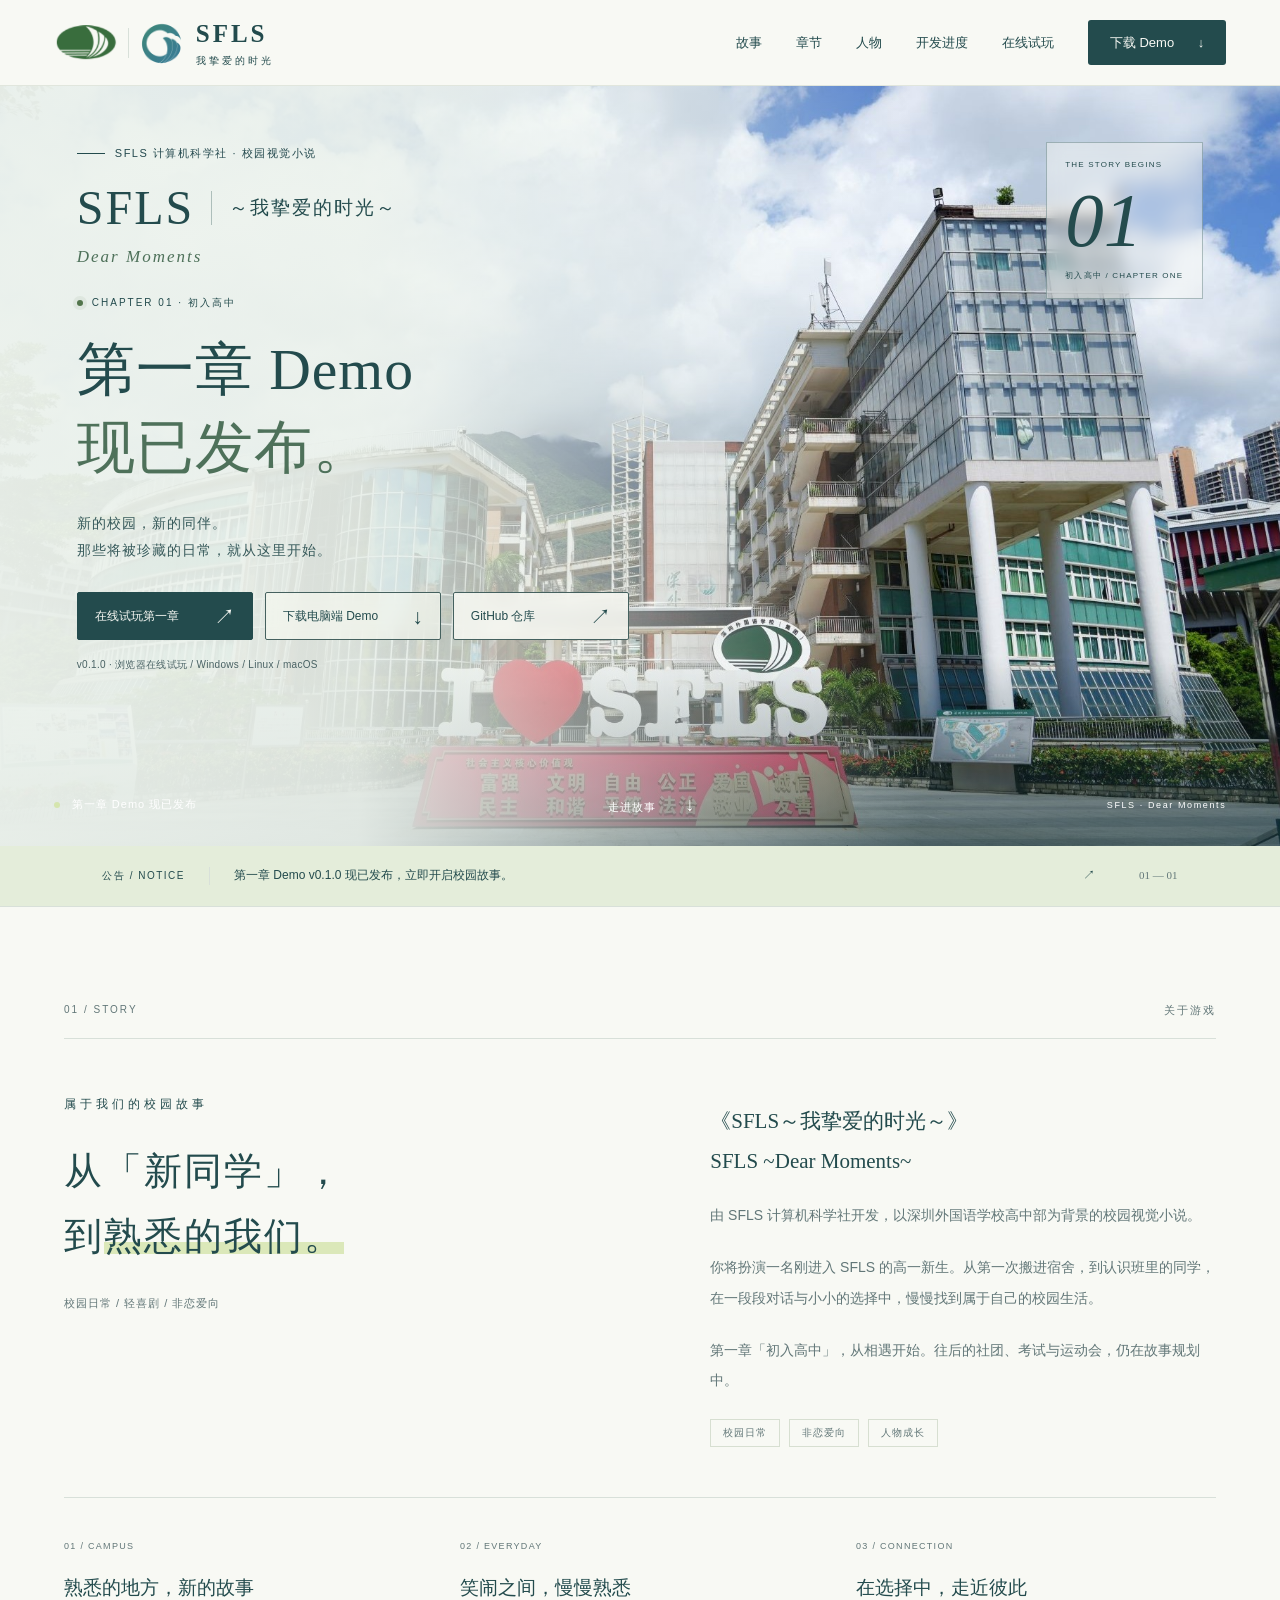
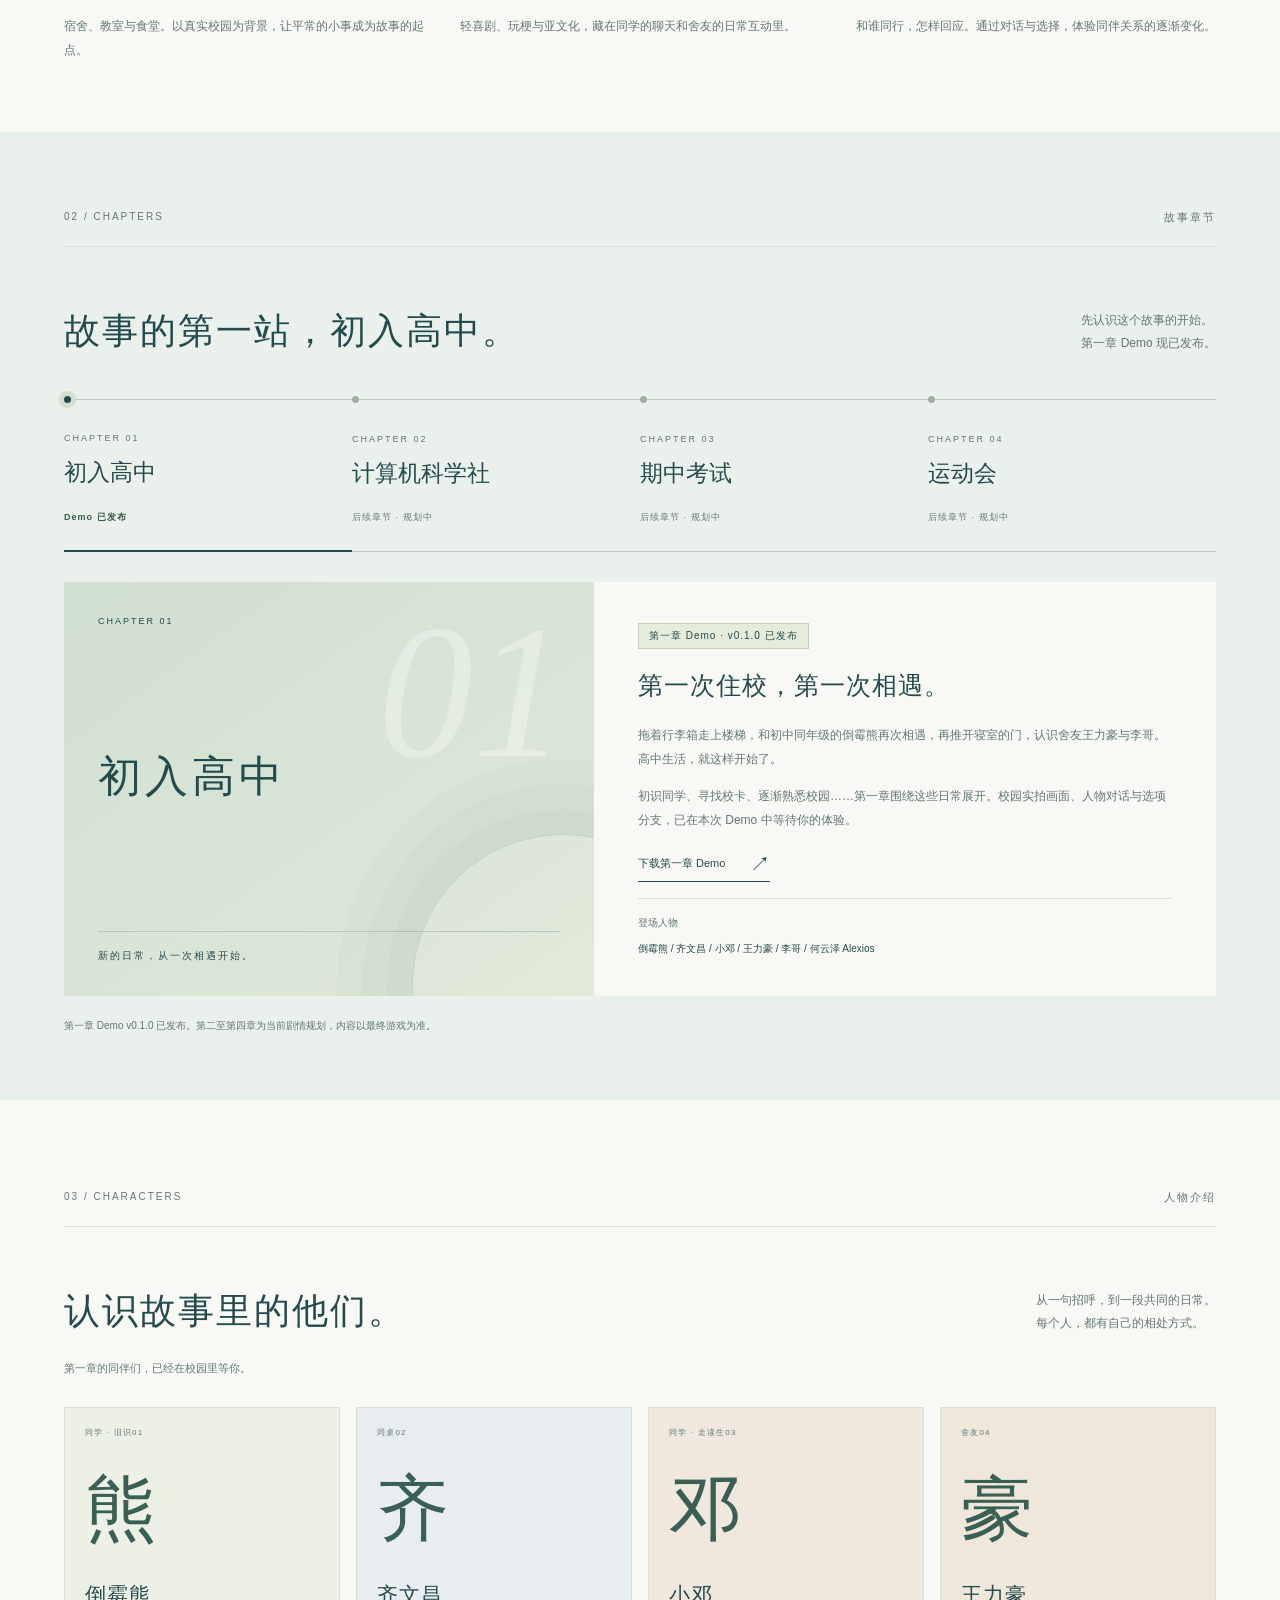
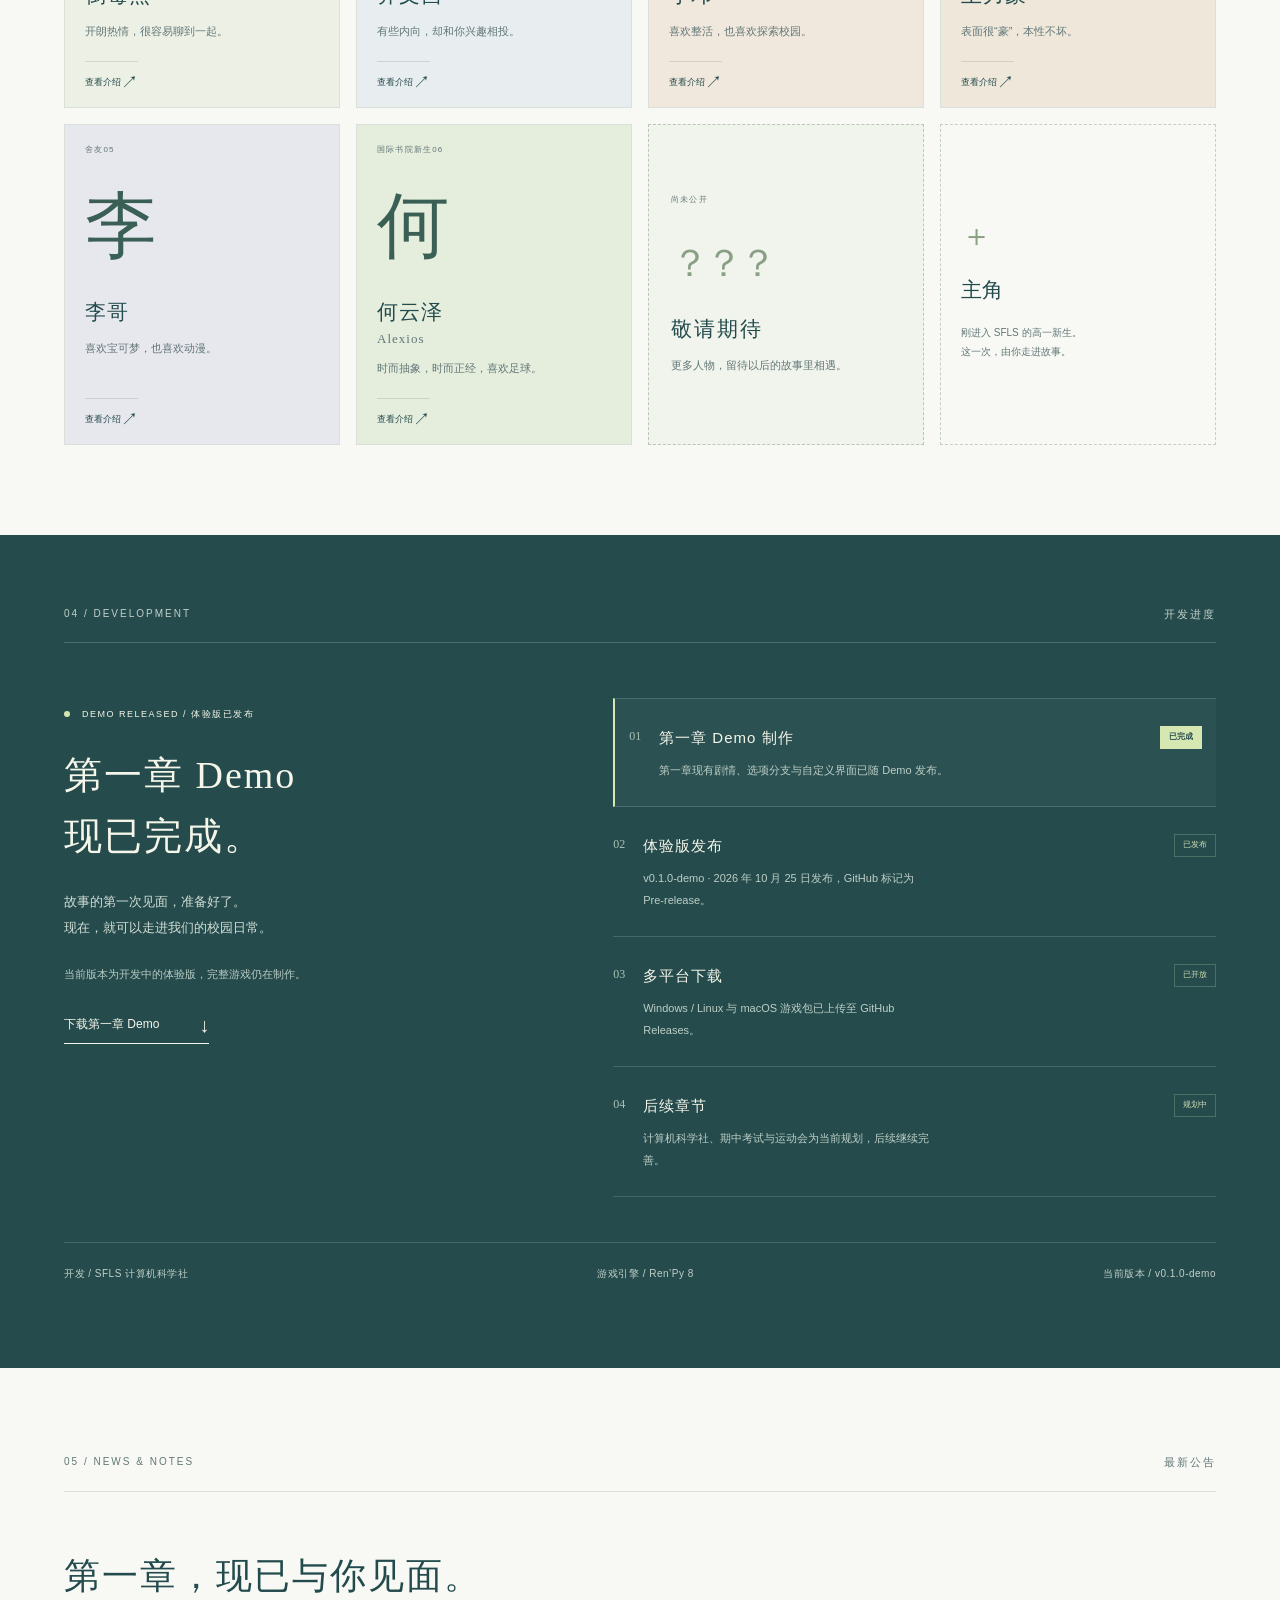
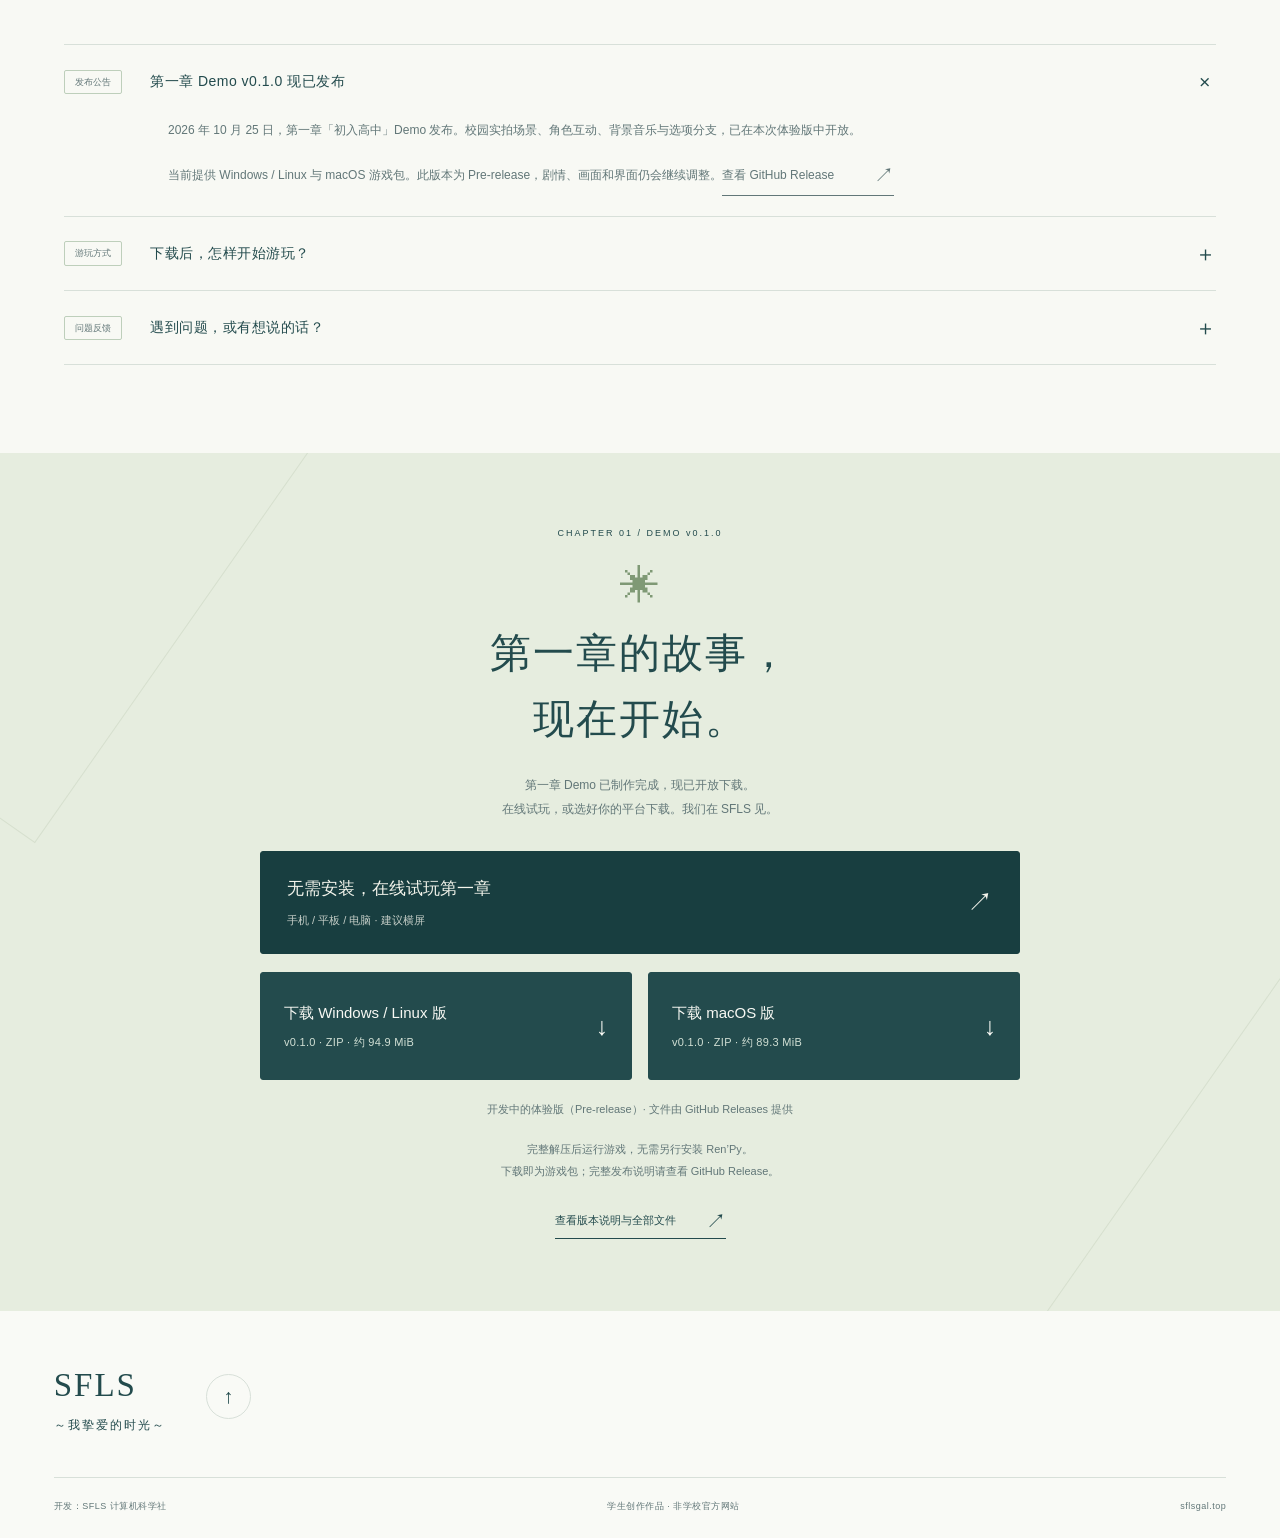
==== website/index.html @ b8c34b04 "complete demo v2" ====
<!doctype html>
<html lang="zh-CN">
<head>
  <meta charset="utf-8">
  <meta name="viewport" content="width=device-width, initial-scale=1">
  <meta name="theme-color" content="#f6f7f1">
  <title>SFLS ~Dear Moments~｜第一章 Demo 现已发布</title>
  <meta name="description" content="《SFLS～我挚爱的时光～》（SFLS ~Dear Moments~）第一章 Demo v0.1.0 现已发布。认识故事中的同伴，下载 Windows、Linux 或 macOS 体验版，走进 SFLS 校园日常。">
  <link rel="canonical" href="https://sflsgal.top/">
  <meta property="og:type" content="website">
  <meta property="og:locale" content="zh_CN">
  <meta property="og:title" content="SFLS ~Dear Moments~｜第一章 Demo 现已发布">
  <meta property="og:description" content="第一章 Demo v0.1.0 现已开放下载。一起走进 SFLS 的校园日常，认识倒霉熊、齐文昌、小邓、王力豪、李哥与何云泽 Alexios。">
  <meta property="og:url" content="https://sflsgal.top/">
  <meta property="og:image" content="https://sflsgal.top/assets/game_menu.jpg">
  <meta property="og:image:width" content="1920">
  <meta property="og:image:height" content="1080">
  <link rel="icon" type="image/png" sizes="256x256" href="assets/favicon.png?v=club-1">
  <link rel="preload" as="image" href="assets/game_menu.jpg" fetchpriority="high">
  <link rel="stylesheet" href="assets/style.css?v=header-logos-3">
  <script src="assets/app.js?v=demo-0.1.0-characters" defer></script>
</head>
<body>
<a class="skip-link" href="#main">跳到正文</a>
<header class="site-header">
  <a class="brand" href="#home" aria-label="SFLS 校徽与计算机科学社 Logo，返回我挚爱的时光首页"><span class="brand-logos"><span class="school-emblem"><img src="assets/sfls-emblem.png" alt="深圳外国语学校校徽" width="470" height="390"></span><span class="brand-divider" aria-hidden="true"></span><span class="club-emblem"><img src="assets/computer-science-logo.jpg" alt="SFLS 计算机科学社 Logo" width="1280" height="1280"></span></span><span><b>SFLS</b><small>我挚爱的时光</small></span></a>
  <nav class="desktop-nav" aria-label="主导航">
    <a href="#story">故事</a><a href="#chapters">章节</a><a href="#characters">人物</a><a href="#development">开发进度</a><a href="play/">在线试玩</a><a class="nav-download" href="#download">下载 Demo <span>↓</span></a>
  </nav>
  <button class="menu-toggle" aria-expanded="false" aria-controls="mobile-nav" aria-label="打开导航菜单"><span></span><span></span></button>
  <nav id="mobile-nav" class="mobile-nav" aria-label="移动端导航" hidden>
    <a href="#story">01 / 故事</a><a href="#chapters">02 / 章节</a><a href="#characters">03 / 人物</a><a href="#development">04 / 开发进度</a><a href="play/">05 / 在线试玩</a><a href="#download">06 / 下载 Demo</a>
  </nav>
</header>
<main id="main">
  <section class="hero" id="home" aria-labelledby="hero-title">
    <img class="hero-photo" src="assets/game_menu.jpg" alt="蓝天白云下的深圳外国语学校校园，前景是 I 爱心 SFLS 标志" width="1920" height="1080" fetchpriority="high">
    <div class="hero-wash"></div>
    <div class="hero-copy">
      <p class="eyebrow"><span></span> SFLS 计算机科学社 · 校园视觉小说</p>
      <div class="hero-game-name"><span>SFLS</span><span>～我挚爱的时光～</span></div>
      <p class="hero-english-name" lang="en">Dear Moments</p>
      <p class="demo-label"><span aria-hidden="true"></span> CHAPTER 01 · 初入高中</p>
      <h1 id="hero-title">第一章 Demo<br><em>现已发布。</em></h1>
      <p class="hero-description">新的校园，新的同伴。<br>那些将被珍藏的日常，就从这里开始。</p>
      <div class="hero-actions"><a class="hero-button hero-download" href="play/">在线试玩第一章 <span aria-hidden="true">↗</span></a><a class="hero-button" href="#download">下载电脑端 Demo <span aria-hidden="true">↓</span></a><a class="hero-button hero-github" href="https://github.com/SamuelChung2010/SFLS-Galgame" target="_blank" rel="noopener noreferrer" aria-label="GitHub 仓库（在新标签页打开）">GitHub 仓库 <span aria-hidden="true">↗</span></a></div>
      <p class="hero-release-note">v0.1.0 · 浏览器在线试玩 / Windows / Linux / macOS</p>
    </div>
    <div class="hero-chapter-stamp" aria-hidden="true"><span>THE STORY BEGINS</span><b>01</b><span>初入高中 / CHAPTER ONE</span></div>
    <div class="hero-bottom"><span><i></i> 第一章 Demo 现已发布</span><a href="#story">走进故事 <span>↓</span></a><span class="photo-note" lang="en">SFLS · Dear Moments</span></div>
  </section>

  <div class="notice-bar"><span class="notice-label">公告 / NOTICE</span><a href="#news">第一章 Demo v0.1.0 现已发布，立即开启校园故事。<span aria-hidden="true">↗</span></a><span class="notice-index">01 — 01</span></div>

  <section class="story section-wrap" id="story" aria-labelledby="story-title">
    <div class="section-label reveal"><span>01 / STORY</span><span>关于游戏</span></div>
    <div class="story-grid">
      <div class="story-heading reveal"><p class="eyebrow">属于我们的校园故事</p><h2 id="story-title">从「新同学」，<br>到<em>熟悉的我们。</em></h2><p class="story-promise">校园日常 / 轻喜剧 / 非恋爱向</p></div>
      <div class="story-body reveal"><p class="lead">《SFLS～我挚爱的时光～》<br><span lang="en">SFLS ~Dear Moments~</span></p><p>由 SFLS 计算机科学社开发，以深圳外国语学校高中部为背景的校园视觉小说。</p><p>你将扮演一名刚进入 SFLS 的高一新生。从第一次搬进宿舍，到认识班里的同学，在一段段对话与小小的选择中，慢慢找到属于自己的校园生活。</p><p>第一章「初入高中」，从相遇开始。往后的社团、考试与运动会，仍在故事规划中。</p><div class="story-tags"><span>校园日常</span><span>非恋爱向</span><span>人物成长</span></div></div>
    </div>
    <div class="story-features">
      <article><span>01 / CAMPUS</span><h3>熟悉的地方，新的故事</h3><p>宿舍、教室与食堂。以真实校园为背景，让平常的小事成为故事的起点。</p></article>
      <article><span>02 / EVERYDAY</span><h3>笑闹之间，慢慢熟悉</h3><p>轻喜剧、玩梗与亚文化，藏在同学的聊天和舍友的日常互动里。</p></article>
      <article><span>03 / CONNECTION</span><h3>在选择中，走近彼此</h3><p>和谁同行，怎样回应。通过对话与选择，体验同伴关系的逐渐变化。</p></article>
    </div>
  </section>

  <section class="chapters" id="chapters" aria-labelledby="chapters-title">
    <div class="section-wrap"><div class="section-label reveal"><span>02 / CHAPTERS</span><span>故事章节</span></div><div class="section-heading reveal"><h2 id="chapters-title">故事的第一站，初入高中。</h2><p>先认识这个故事的开始。<br>第一章 Demo 现已发布。</p></div>
    <div class="chapter-tabs reveal" role="tablist" aria-label="四章故事">
      <button id="chapter-tab-0" class="chapter-tab active" role="tab" aria-selected="true" aria-controls="chapter-panel-0" tabindex="0"><span>CHAPTER 01</span><b>初入高中</b><small>Demo 已发布</small></button>
      <button id="chapter-tab-1" class="chapter-tab" role="tab" aria-selected="false" aria-controls="chapter-panel-1" tabindex="-1"><span>CHAPTER 02</span><b>计算机科学社</b><small>后续章节 · 规划中</small></button>
      <button id="chapter-tab-2" class="chapter-tab" role="tab" aria-selected="false" aria-controls="chapter-panel-2" tabindex="-1"><span>CHAPTER 03</span><b>期中考试</b><small>后续章节 · 规划中</small></button>
      <button id="chapter-tab-3" class="chapter-tab" role="tab" aria-selected="false" aria-controls="chapter-panel-3" tabindex="-1"><span>CHAPTER 04</span><b>运动会</b><small>后续章节 · 规划中</small></button>
    </div>
    <div class="chapter-panels reveal">
      <article class="chapter-panel" id="chapter-panel-0" role="tabpanel" aria-labelledby="chapter-tab-0" tabindex="0"><div class="chapter-art art-first" aria-hidden="true"><span class="art-caption">CHAPTER 01</span><span class="art-number">01</span><span class="art-drawing">初入高中</span><span class="art-footer">新的日常，从一次相遇开始。</span></div><div class="chapter-copy"><span class="pill demo-pill">第一章 Demo · v0.1.0 已发布</span><h3>第一次住校，第一次相遇。</h3><p>拖着行李箱走上楼梯，和初中同年级的倒霉熊再次相遇，再推开寝室的门，认识舍友王力豪与李哥。高中生活，就这样开始了。</p><p>初识同学、寻找校卡、逐渐熟悉校园……第一章围绕这些日常展开。校园实拍画面、人物对话与选项分支，已在本次 Demo 中等待你的体验。</p><a class="text-link" href="#download">下载第一章 Demo <span>↗</span></a><div class="chapter-people">登场人物 <span>倒霉熊 / 齐文昌 / 小邓 / 王力豪 / 李哥 / 何云泽 Alexios</span></div></div></article>
      <article class="chapter-panel" id="chapter-panel-1" role="tabpanel" aria-labelledby="chapter-tab-1" tabindex="0" hidden><div class="chapter-art art-code" aria-hidden="true"><span class="art-caption">CHAPTER 02</span><span class="art-number">02</span><span class="art-drawing">计算机科学社</span></div><div class="chapter-copy"><span class="pill">章节规划</span><h3>计算机科学社</h3><p>走进计算机科学社，和李哥一起认识社团里的新伙伴。后续剧情仍在规划中。</p><div class="chapter-people">人物线索 <span>李哥 / 更多人物待公布</span></div></div></article>
      <article class="chapter-panel" id="chapter-panel-2" role="tabpanel" aria-labelledby="chapter-tab-2" tabindex="0" hidden><div class="chapter-art art-exam" aria-hidden="true"><span class="art-caption">CHAPTER 03</span><span class="art-number">03</span><span class="art-drawing">期中考试</span></div><div class="chapter-copy"><span class="pill">章节规划</span><h3>期中考试</h3><p>围绕期中考试展开，进一步发展人物关系。</p><div class="chapter-people">章节主题 <span>期中考试</span></div></div></article>
      <article class="chapter-panel" id="chapter-panel-3" role="tabpanel" aria-labelledby="chapter-tab-3" tabindex="0" hidden><div class="chapter-art art-sport" aria-hidden="true"><span class="art-caption">CHAPTER 04</span><span class="art-number">04</span><span class="art-drawing">运动会</span></div><div class="chapter-copy"><span class="pill">章节规划</span><h3>运动会</h3><p>以运动会为主要事件，作为当前主线的收尾。</p><p>计划根据此前的玩家选择结算个人剧情。</p><div class="chapter-people">章节主题 <span>运动会</span></div></div></article>
    </div><p class="section-note">第一章 Demo v0.1.0 已发布。第二至第四章为当前剧情规划，内容以最终游戏为准。</p>
    </div>
  </section>

  <section class="characters section-wrap" id="characters" aria-labelledby="characters-title">
    <div class="section-label reveal"><span>03 / CHARACTERS</span><span>人物介绍</span></div>
    <div class="section-heading reveal"><h2 id="characters-title">认识故事里的他们。</h2><p>从一句招呼，到一段共同的日常。<br>每个人，都有自己的相处方式。</p></div>
    <p class="character-note">第一章的同伴们，已经在校园里等你。</p>
    <div class="character-grid reveal">
      <button class="character-card" data-character="daomeixiong" aria-haspopup="dialog" aria-label="查看倒霉熊的人物介绍"><span class="character-top">同学 · 旧识 <span>01</span></span><span class="character-letter character-mark" aria-hidden="true">熊</span><span class="character-summary"><b>倒霉熊</b><span>开朗热情，很容易聊到一起。</span></span><span class="character-open">查看介绍 <span aria-hidden="true">↗</span></span></button>
      <button class="character-card" data-character="qiwenchang" aria-haspopup="dialog" aria-label="查看齐文昌的人物介绍"><span class="character-top">同桌 <span>02</span></span><span class="character-letter character-mark" aria-hidden="true">齐</span><span class="character-summary"><b>齐文昌</b><span>有些内向，却和你兴趣相投。</span></span><span class="character-open">查看介绍 <span aria-hidden="true">↗</span></span></button>
      <button class="character-card" data-character="xiaodeng" aria-haspopup="dialog" aria-label="查看小邓的人物介绍"><span class="character-top">同学 · 走读生 <span>03</span></span><span class="character-letter character-mark" aria-hidden="true">邓</span><span class="character-summary"><b>小邓</b><span>喜欢整活，也喜欢探索校园。</span></span><span class="character-open">查看介绍 <span aria-hidden="true">↗</span></span></button>
      <button class="character-card" data-character="wanglihao" aria-haspopup="dialog" aria-label="查看王力豪的人物介绍"><span class="character-top">舍友 <span>04</span></span><span class="character-letter character-mark" aria-hidden="true">豪</span><span class="character-summary"><b>王力豪</b><span>表面很“豪”，本性不坏。</span></span><span class="character-open">查看介绍 <span aria-hidden="true">↗</span></span></button>
      <button class="character-card" data-character="lige" aria-haspopup="dialog" aria-label="查看李哥的人物介绍"><span class="character-top">舍友 <span>05</span></span><span class="character-letter character-mark" aria-hidden="true">李</span><span class="character-summary"><b>李哥</b><span>喜欢宝可梦，也喜欢动漫。</span></span><span class="character-open">查看介绍 <span aria-hidden="true">↗</span></span></button>
      <button class="character-card" data-character="heyunze" aria-haspopup="dialog" aria-label="查看何云泽 Alexios的人物介绍"><span class="character-top">国际书院新生 <span>06</span></span><span class="character-letter character-mark" aria-hidden="true">何</span><span class="character-summary"><b>何云泽 <span class="character-alias">Alexios</span></b><span>时而抽象，时而正经，喜欢足球。</span></span><span class="character-open">查看介绍 <span aria-hidden="true">↗</span></span></button>
      <article class="character-mystery"><span class="character-top">尚未公开</span><span class="mystery-mark" aria-hidden="true">？？？</span><h3>敬请期待</h3><p>更多人物，留待以后的故事里相遇。</p></article>
      <div class="character-you"><span aria-hidden="true">＋</span><p>主角</p><small>刚进入 SFLS 的高一新生。<br>这一次，由你走进故事。</small></div>
    </div>
  </section>

  <section class="development" id="development" aria-labelledby="development-title"><div class="section-wrap">
    <div class="section-label reveal"><span>04 / DEVELOPMENT</span><span>开发进度</span></div>
    <div class="dev-grid">
      <div class="dev-intro reveal"><span class="status-label"><i></i> DEMO RELEASED / 体验版已发布</span><h2 id="development-title">第一章 Demo<br>现已完成。</h2><p>故事的第一次见面，准备好了。<br>现在，就可以走进我们的校园日常。</p><p class="dev-disclaimer">当前版本为开发中的体验版，完整游戏仍在制作。</p><a class="text-link" href="#download">下载第一章 Demo <span>↓</span></a></div>
      <div class="dev-list reveal">
        <article class="dev-current"><span class="dev-number">01</span><div><h3>第一章 Demo 制作</h3><p>第一章现有剧情、选项分支与自定义界面已随 Demo 发布。</p></div><span class="dev-state">已完成</span></article>
        <article><span class="dev-number">02</span><div><h3>体验版发布</h3><p>v0.1.0-demo · <time datetime="2026-10-25">2026 年 10 月 25 日</time>发布，GitHub 标记为 Pre-release。</p></div><span class="dev-state">已发布</span></article>
        <article><span class="dev-number">03</span><div><h3>多平台下载</h3><p>Windows / Linux 与 macOS 游戏包已上传至 GitHub Releases。</p></div><span class="dev-state">已开放</span></article>
        <article><span class="dev-number">04</span><div><h3>后续章节</h3><p>计算机科学社、期中考试与运动会为当前规划，后续继续完善。</p></div><span class="dev-state">规划中</span></article>
      </div>
    </div><div class="dev-colophon"><span>开发 / SFLS 计算机科学社</span><span>游戏引擎 / Ren’Py 8</span><span>当前版本 / v0.1.0-demo</span></div>
  </div></section>

  <section class="news section-wrap" id="news" aria-labelledby="news-title">
    <div class="section-label reveal"><span>05 / NEWS & NOTES</span><span>最新公告</span></div>
    <div class="section-heading reveal"><h2 id="news-title">第一章，现已与你见面。</h2></div>
    <div class="news-list reveal">
      <details open><summary><span class="news-tag">发布公告</span><h3>第一章 Demo v0.1.0 现已发布</h3><span class="details-icon" aria-hidden="true">＋</span></summary><div class="news-body"><p><time datetime="2026-10-25">2026 年 10 月 25 日</time>，第一章「初入高中」Demo 发布。校园实拍场景、角色互动、背景音乐与选项分支，已在本次体验版中开放。</p><p>当前提供 Windows / Linux 与 macOS 游戏包。此版本为 Pre-release，剧情、画面和界面仍会继续调整。<a class="text-link" href="https://github.com/SamuelChung2010/SFLS-Galgame/releases/tag/v0.1.0-demo" target="_blank" rel="noopener noreferrer">查看 GitHub Release <span aria-hidden="true">↗</span></a></p></div></details>
      <details><summary><span class="news-tag">游玩方式</span><h3>下载后，怎样开始游玩？</h3><span class="details-icon" aria-hidden="true">＋</span></summary><div class="news-body"><p>选择对应系统的游戏 ZIP，完整解压并保留所有文件。Windows 用户运行解压目录内的游戏 .exe；其他平台使用包内对应启动文件。游玩发行包无需另行安装 Ren’Py。</p><p>手机、iPhone、iPad 和电脑也可通过<a href="play/">在线试玩</a>进入浏览器体验版，建议横屏游玩。网页存档保存在当前浏览器与设备中，请通过游戏菜单导出重要存档。GitHub 自动生成的 Source code 是源码包，直接游玩请选择下方的游戏包。</p></div></details>
      <details><summary><span class="news-tag">问题反馈</span><h3>遇到问题，或有想说的话？</h3><span class="details-icon" aria-hidden="true">＋</span></summary><div class="news-body"><p>欢迎通过 <a href="https://github.com/SamuelChung2010/SFLS-Galgame/issues" target="_blank" rel="noopener noreferrer">GitHub Issues</a> 反馈问题与建议。请附上版本、操作系统、问题场景和复现步骤，方便我们改进。</p></div></details>
    </div>
  </section>

  <section class="download" id="download" aria-labelledby="download-title"><div class="section-wrap download-inner reveal">
    <span class="eyebrow">CHAPTER 01 / DEMO v0.1.0</span><span class="download-flower" aria-hidden="true">✳</span>
    <h2 id="download-title">第一章的故事，<br>现在开始。</h2>
    <p>第一章 Demo 已制作完成，现已开放下载。<br>在线试玩，或选好你的平台下载。我们在 SFLS 见。</p>
    <a class="web-play-link" href="play/"><span>无需安装，在线试玩第一章</span><small>手机 / 平板 / 电脑 · 建议横屏</small><b aria-hidden="true">↗</b></a>
    <div class="download-options" aria-label="选择游戏平台">
      <a class="platform-download" href="https://github.com/SamuelChung2010/SFLS-Galgame/releases/download/v0.1.0-demo/SFLS_Dear_Moments-demo-Win.Linux.zip" aria-describedby="download-status"><span>下载 Windows / Linux 版</span><span class="platform-download-meta">v0.1.0 · ZIP · 约 94.9 MiB</span><span class="platform-download-arrow" aria-hidden="true">↓</span></a>
      <a class="platform-download" href="https://github.com/SamuelChung2010/SFLS-Galgame/releases/download/v0.1.0-demo/SFLS_Dear_Moments-demo-Mac.zip" aria-describedby="download-status"><span>下载 macOS 版</span><span class="platform-download-meta">v0.1.0 · ZIP · 约 89.3 MiB</span><span class="platform-download-arrow" aria-hidden="true">↓</span></a>
    </div>
    <span class="download-note" id="download-status">开发中的体验版（Pre-release）· 文件由 GitHub Releases 提供</span>
    <p class="download-instructions">完整解压后运行游戏，无需另行安装 Ren’Py。<br>下载即为游戏包；完整发布说明请查看 GitHub Release。</p>
    <a class="text-link" href="https://github.com/SamuelChung2010/SFLS-Galgame/releases/tag/v0.1.0-demo" target="_blank" rel="noopener noreferrer">查看版本说明与全部文件 <span aria-hidden="true">↗</span></a>
  </div></section>
</main>
<footer class="site-footer"><div class="footer-top"><a class="footer-brand" href="#home">SFLS<span>～我挚爱的时光～</span></a><a class="back-top" href="#home" aria-label="返回顶部">↑</a></div><div class="footer-bottom"><span>开发：SFLS 计算机科学社</span><span>学生创作作品 · 非学校官方网站</span><span>sflsgal.top</span></div></footer>

<dialog id="character-dialog" class="character-dialog" aria-labelledby="dialog-title" aria-describedby="dialog-description"><button class="dialog-close" aria-label="关闭人物档案">×</button><div class="dialog-letter" aria-hidden="true">熊</div><div class="dialog-content"><p class="eyebrow">人物档案</p><h2 id="dialog-title">人物档案</h2><p id="dialog-subtitle" class="dialog-subtitle"></p><p id="dialog-description"></p><dl class="dialog-facts"></dl><p class="dialog-note">人物设定以最终游戏为准。</p></div></dialog>
<noscript><style>.reveal{opacity:1!important;transform:none!important}.chapter-panels [hidden]{display:grid!important}.chapter-tabs,.character-card .character-open{display:none}.chapter-panel{margin-bottom:24px}</style><p class="noscript-note">浏览器未启用 JavaScript。故事与公告仍可阅读；人物详情及章节切换需要启用 JavaScript。</p></noscript>
</body>
</html>
---- website/assets/style.css ----
@charset "UTF-8";
:root{--ink:#234b4d;--muted:#627778;--paper:#f8f9f4;--line:#d8e0d9;--green:#dbe8b9;--serif:"Songti SC","Noto Serif CJK SC","Source Han Serif SC",SimSun,serif;--sans:-apple-system,BlinkMacSystemFont,"PingFang SC","Microsoft YaHei",sans-serif}
*{box-sizing:border-box}html{scroll-behavior:smooth;scroll-padding-top:94px}body{margin:0;background:var(--paper);color:var(--ink);font-family:var(--sans);font-size:15px;line-height:1.8;-webkit-font-smoothing:antialiased}body.modal-open{overflow:hidden}a{color:inherit;text-decoration:none}button{font:inherit;color:inherit;cursor:pointer}button:disabled{cursor:default}button,a,summary{-webkit-tap-highlight-color:transparent}button:focus-visible,a:focus-visible,summary:focus-visible,[tabindex]:focus-visible{outline:3px solid #b16d3b;outline-offset:5px}::selection{background:#dbe8b9;color:#234b4d}[hidden]{display:none!important}.skip-link{position:fixed;top:8px;left:10px;transform:translateY(-150%);z-index:100;background:white;padding:10px 20px}.skip-link:focus{transform:none}
.site-header{height:86px;padding:0 4.2%;display:flex;align-items:center;justify-content:space-between;background:#f8f9f4f5;position:sticky;top:0;z-index:30;border-bottom:1px solid #e1e6dd;backdrop-filter:blur(12px)}.brand{display:flex;gap:13px;align-items:center;line-height:1.2}.brand-mark{font-family:Georgia,serif;font-size:48px;font-style:italic;position:relative;line-height:1}.brand-spark{font-family:var(--sans);font-size:23px;position:absolute;right:-8px;top:-2px;color:#6f8b6a}.brand b{font-family:Georgia,serif;font-size:25px;letter-spacing:3px}.brand small{display:block;font-size:10px;letter-spacing:3px;margin-top:6px}.desktop-nav{display:flex;align-items:center;gap:34px;font-size:13px;font-weight:500}.desktop-nav>a:not(.nav-download){position:relative}.desktop-nav>a:not(.nav-download):after{content:"";position:absolute;bottom:-9px;left:0;width:100%;height:2px;background:var(--ink);transform:scaleX(0);transition:transform .25s}.desktop-nav>a:hover:after,.desktop-nav>a[aria-current="location"]:after{transform:scaleX(1)}.nav-download{padding:11px 22px;background:var(--ink);color:var(--paper);border-radius:3px}.nav-download span{margin-left:20px}.menu-toggle{display:none}.mobile-nav{display:none}
.hero{height:min(820px,calc(100svh - 86px));min-height:620px;position:relative;isolation:isolate;overflow:hidden}.hero-photo{position:absolute;inset:0;height:100%;width:100%;object-fit:cover;object-position:center 63%;z-index:-3}.hero-wash{position:absolute;inset:0;z-index:-2;background:linear-gradient(90deg,#f1f6ed80,transparent 61%),linear-gradient(0deg,#0f292b70,transparent 22%)}.hero-copy{position:absolute;left:8%;top:8%}.eyebrow{font-size:11px;letter-spacing:2px;font-weight:500;margin:0 0 23px;display:block}.hero .eyebrow{display:flex;gap:10px;align-items:center;color:#24494e;font-size:10px;letter-spacing:2.2px}.hero .eyebrow>span{height:1px;width:28px;background:var(--ink)}h1,h2,h3,p{margin-top:0}h1{font-weight:400;margin-bottom:23px;line-height:1.1}.hero-sfls{font-family:Georgia,"Times New Roman",serif;display:block;font-size:clamp(90px,10.8vw,162px);letter-spacing:3px;font-weight:400;line-height:1}.title-flower{display:inline-block;font-family:var(--sans);font-size:40px;vertical-align:top;margin-top:13px;margin-left:11px;color:#4d7168}.hero-name{display:block;font-family:var(--serif);font-size:clamp(25px,3vw,42px);letter-spacing:6px;margin-top:10px}.hero-tagline{font-family:var(--serif);font-size:19px;letter-spacing:3px;margin-bottom:23px}.mobile-break{display:none}.hero-button{display:flex;align-items:center;justify-content:space-between;width:184px;border:1px solid #45615f;border-radius:2px;padding:11px 17px;background:#f9fbf391;backdrop-filter:blur(8px);font-size:12px;transition:background .25s,transform .25s}.hero-button:hover{background:var(--paper);transform:translateY(-3px)}.hero-button span{font-size:21px;line-height:1}.hero-side{position:absolute;right:4%;top:16%;writing-mode:vertical-rl;letter-spacing:8px;font-family:var(--serif);font-size:13px;color:#24494d}.hero-bottom{position:absolute;bottom:24px;left:4.2%;right:4.2%;display:flex;justify-content:space-between;align-items:center;color:white;font-size:10px;letter-spacing:1px}.hero-bottom i,.status-label i{width:6px;height:6px;background:#d5e5ae;display:inline-block;border-radius:50%;margin-right:8px}.hero-bottom>a span{margin-left:25px;font-size:19px}.photo-note{font-size:9px;letter-spacing:1.6px}.notice-bar{display:flex;align-items:center;gap:24px;padding:22px 8%;border-bottom:1px solid var(--line);font-size:12px;background:#fff}.notice-label{font-size:10px;letter-spacing:1.5px;white-space:nowrap;padding-right:24px;border-right:1px solid var(--line)}.notice-bar>a{flex:1;display:flex;align-items:center;justify-content:space-between}.notice-bar>a:hover{text-decoration:underline}.notice-index{font-family:Georgia,serif;font-size:11px;color:var(--muted);margin-left:20px}
.section-wrap{max-width:1320px;padding:0 64px;margin:0 auto}.section-label{display:flex;justify-content:space-between;font-size:10px;letter-spacing:2px;border-bottom:1px solid var(--line);padding-bottom:18px;margin-bottom:55px;color:var(--muted)}.section-label>span:last-child{font-size:11px;letter-spacing:2px}.story{padding-top:94px;padding-bottom:70px}.story-grid{display:grid;grid-template-columns:1.05fr 1fr;gap:10%}.story-heading .eyebrow{font-size:12px;letter-spacing:4px;margin-bottom:23px}h2{font-family:var(--serif);font-size:clamp(28px,3.1vw,44px);font-weight:500;line-height:1.65;letter-spacing:2px}.story-heading h2{font-size:clamp(29px,3vw,43px);line-height:1.7}.story-heading em{font-style:normal;background:linear-gradient(transparent 65%,#dbe8b9 65%,#dbe8b9 92%,transparent 92%)}.story-route{display:flex;align-items:center;gap:20px;margin-top:30px;font-size:12px}.story-route>span{width:56px;height:56px;display:flex;align-items:center;justify-content:center;border:1px solid #afc0ab;border-radius:50%}.story-route>i{font-style:normal;color:#9cb298}.story-body{padding-top:8px;font-size:14px;line-height:2.2;color:var(--muted)}.story-body .lead{font-family:var(--serif);font-size:21px;line-height:1.9;color:var(--ink);margin-bottom:23px}.story-body p{margin-bottom:21px}.story-footnote{font-size:13px;color:var(--ink);border-left:2px solid #b6cba2;padding-left:16px}.story-tags{display:flex;flex-wrap:wrap;gap:9px;margin-top:23px}.story-tags span{border:1px solid #d7dfd1;padding:3px 12px;font-size:10px;letter-spacing:1px;line-height:2}.memory-line{display:flex;align-items:center;gap:28px;padding:42px 0 0;margin-top:60px;border-top:1px solid var(--line)}.memory-line>span:first-child{font-size:55px;line-height:1;color:#87a07c}.memory-line p{font-family:var(--serif);font-size:15px;letter-spacing:2px;line-height:1.9;margin:0}.memory-line b{font-weight:400}.memory-coord{margin-left:auto;color:var(--muted);font-size:9px;line-height:1.8;letter-spacing:1.5px}
.chapters{padding:76px 0 65px;background:#eaf0eb}.section-heading{display:flex;justify-content:space-between;align-items:center;gap:36px;margin-bottom:38px}.section-heading h2{margin:0}.section-heading>p{font-size:12px;line-height:1.9;color:var(--muted);margin:0}.chapter-tabs{display:grid;grid-template-columns:repeat(4,1fr);margin:30px 0 0;gap:0}.chapter-tab{text-align:left;background:none;border:0;border-top:1px solid #bccbc1;border-bottom:1px solid #bccbc1;padding:22px 20px 22px 0;position:relative;transition:background .2s}.chapter-tab:before{content:"";width:7px;height:7px;position:absolute;left:0;top:-4px;border-radius:50%;background:#9eafa4}.chapter-tab.active:before{background:var(--ink);box-shadow:0 0 0 5px #d4dfd1}.chapter-tab.active{border-bottom:2px solid var(--ink)}.chapter-tab:hover{background:#e0e9de}.chapter-tab>span{font-size:9px;letter-spacing:2px;color:var(--muted)}.chapter-tab b{display:block;font-family:var(--serif);font-size:23px;font-weight:500;margin:3px 0 7px}.chapter-tab small{font-size:9px;letter-spacing:1px;color:var(--muted)}.chapter-panels{margin-top:30px}.chapter-panel{display:grid;grid-template-columns:.92fr 1.08fr;background:var(--paper);min-height:365px}.chapter-art{position:relative;isolation:isolate;display:flex;flex-direction:column;justify-content:space-between;padding:31px 34px;overflow:hidden;background:#cdded4}.chapter-art:after{content:"";position:absolute;z-index:-1;width:300px;height:300px;border:1px solid #43695f2b;border-radius:50%;right:-120px;bottom:-140px;box-shadow:0 0 0 25px #43695f08,0 0 0 50px #43695f08,0 0 0 75px #43695f08}.art-caption{font-size:9px;letter-spacing:2px}.art-number{position:absolute;right:26px;top:-32px;font-family:Georgia,serif;font-size:190px;line-height:1.5;font-style:italic;color:#fff5;z-index:-1}.art-drawing{font-family:var(--serif);font-size:43px;line-height:1.65;letter-spacing:4px;margin-top:30px}.art-footer{font-size:10px;letter-spacing:2px;border-top:1px solid #234b4d33;padding-top:15px;margin-top:35px}.art-code{background:#d5e3e8}.art-code .art-drawing{font-family:Georgia,serif}.art-exam{background:#e7e1c9}.art-sport{background:#e1cfc3}.chapter-copy{padding:38px 44px}.pill{font-size:10px;display:inline-block;border:1px solid var(--line);padding:3px 10px;letter-spacing:1px}.chapter-copy h3{font-family:var(--serif);font-size:25px;line-height:1.7;font-weight:500;letter-spacing:1px;margin:16px 0}.chapter-copy p{font-size:12px;color:var(--muted);line-height:2;margin-bottom:13px}.chapter-people{border-top:1px solid var(--line);padding-top:15px;margin-top:23px;font-size:10px;color:var(--muted)}.chapter-people span{margin-left:20px;font-size:10px;letter-spacing:1px;color:var(--ink)}.section-note{font-size:10px;color:var(--muted);margin:20px 0 0;line-height:1.9}
.characters{padding-top:88px;padding-bottom:90px}.character-note{font-size:11px;color:var(--muted);margin-top:-20px;margin-bottom:28px}.character-grid{display:grid;grid-template-columns:repeat(4,1fr);gap:16px}.character-card{border:1px solid var(--line);padding:18px 20px 14px;text-align:left;background:#edf0e5;display:flex;flex-direction:column;transition:transform .3s,box-shadow .3s;min-width:0}.character-card:nth-child(2){background:#e8edf0}.character-card:nth-child(3){background:#e3ece7}.character-card:nth-child(4){background:#f1e8dd}.character-card:nth-child(5){background:#eee7da}.character-card:nth-child(6){background:#e7e7ee}.character-card:nth-child(7){background:#e5eddc}.character-card:hover{transform:translateY(-5px);box-shadow:0 12px 28px #234b4d0d}.character-top{display:flex;justify-content:space-between;font-size:8px;letter-spacing:1.2px;color:var(--muted)}.character-letter{position:relative;display:block;font-family:Georgia,serif;font-size:99px;font-style:italic;line-height:1.4;padding:8px 0}.character-symbol{position:absolute;right:5px;bottom:30px;font-size:38px;line-height:1;font-family:var(--sans);color:#778c7666;font-style:normal}.character-card:nth-child(6) .character-symbol{font-size:25px}.character-summary b{display:block;font-family:var(--serif);font-size:16px;font-weight:500;margin-bottom:4px;white-space:normal}.character-summary>span{font-size:11px;color:var(--muted)}.character-open{font-size:9px;display:flex;justify-content:space-between;border-top:1px solid #234b4d26;padding-top:12px;margin-top:20px}.character-open>span{font-size:17px;line-height:1.1}.character-you{border:1px dashed #c4d0bf;padding:25px 20px;display:flex;flex-direction:column;justify-content:center}.character-you>span{font-size:31px;color:#8aa183}.character-you p{font-family:var(--serif);font-size:21px;margin:10px 0 14px;line-height:1.7}.character-you small{font-size:10px;color:var(--muted);line-height:1.9}
.development{background:#254b4d;color:#f5f6e9;padding:70px 0 85px}.development .section-label{border-color:#ffffff30;color:#c2d1c9}.dev-grid{display:grid;grid-template-columns:.85fr 1.15fr;gap:9%}.status-label{font-size:9px;letter-spacing:1.5px}.dev-intro h2{margin:20px 0 22px;font-size:40px}.dev-intro>p{color:#d2ded5;font-size:13px;line-height:2}.dev-intro .dev-disclaimer{font-size:11px;color:#b8cbc2;margin:22px 0}.text-link{font-size:12px;border-bottom:1px solid currentColor;display:inline-flex;align-items:center;gap:40px;padding:7px 0}.text-link>span{font-size:20px;line-height:1}.text-link:hover{opacity:.75}.dev-list>article{display:flex;gap:18px;padding:25px 0;border-bottom:1px solid #ffffff26;align-items:flex-start}.dev-list>article:first-child{border-top:1px solid #ffffff26}.dev-number{font-family:Georgia,serif;font-size:12px;color:#a8c2b5;padding-top:2px}.dev-list h3{font-size:15px;font-weight:500;letter-spacing:1px;margin:0 0 8px}.dev-list p{font-size:11px;color:#bdcfc6;line-height:2;margin:0;max-width:290px}.dev-state{margin-left:auto;white-space:nowrap;border:1px solid #a5bca052;padding:3px 8px;font-size:8px;color:#d2e0b6;margin-top:2px}
.news{padding-top:85px;padding-bottom:88px}.news-list{border-top:1px solid var(--line)}.news-list details{border-bottom:1px solid var(--line)}.news-list summary{cursor:pointer;display:flex;align-items:center;list-style:none;gap:28px;padding:24px 0}.news-list summary::-webkit-details-marker{display:none}.news-tag{font-size:9px;border:1px solid #becfbb;border-radius:2px;padding:3px 10px;white-space:nowrap;color:var(--muted)}.news-list summary h3{font-size:14px;font-weight:500;margin:0;letter-spacing:.5px}.details-icon{font-size:21px;margin-left:auto;line-height:1;transition:transform .2s}.news-list details[open] .details-icon{transform:rotate(45deg)}.news-body{padding:0 50px 20px 104px;max-width:950px;font-size:12px;line-height:2.1;color:var(--muted)}.news-body p:last-child{margin-bottom:0}
.download{position:relative;background:#e6eddf;overflow:hidden;padding:72px 0}.download:before,.download:after{content:"";position:absolute;width:600px;height:600px;border:1px solid #a6b99a40;transform:rotate(35deg);pointer-events:none}.download:before{left:-340px;top:-330px}.download:after{right:-380px;bottom:-380px}.download-inner{text-align:center;position:relative}.download .eyebrow{font-size:9px;margin:0;letter-spacing:2px}.download-flower{display:block;font-size:40px;color:#7f9975;line-height:1;margin:25px 0 15px}.download h2{font-size:41px;line-height:1.6;margin-bottom:20px}.download p{font-size:12px;color:var(--muted);line-height:2}.download-disabled{display:flex;align-items:center;justify-content:space-between;background:#244c4c;color:#eef4de;border:0;border-radius:3px;width:290px;max-width:100%;padding:17px 23px;margin:28px auto 12px;font-size:13px;opacity:.7}.download-disabled>span{font-size:20px;line-height:1}.download-note{display:block;font-size:10px;color:var(--muted)}.download .text-link{margin-top:22px;font-size:11px;gap:30px}.site-footer{padding:45px max(4.2%,calc((100% - 1192px)/2)) 24px;background:#f9faf6}.footer-top{display:flex;align-items:center;gap:40px;margin-bottom:40px}.footer-brand{font-family:Georgia,serif;font-size:33px;letter-spacing:2px}.footer-brand span{display:block;font-family:var(--serif);font-size:12px;letter-spacing:2px}.footer-top>p{font-family:var(--serif);font-size:12px;line-height:1.9;margin:0 0 0 auto;letter-spacing:2px}.back-top{border:1px solid var(--line);border-radius:50%;width:45px;height:45px;display:flex;align-items:center;justify-content:center;font-size:20px}.back-top:hover{background:#e6eddf}.footer-bottom{display:flex;gap:25px;justify-content:space-between;font-size:9px;color:var(--muted);padding-top:20px;border-top:1px solid var(--line);letter-spacing:.5px}
.character-dialog{padding:0;border:0;max-width:780px;width:calc(100% - 40px);max-height:85svh;overflow:auto;color:var(--ink);background:var(--paper);box-shadow:0 20px 80px #102f3555}.character-dialog[open]{display:grid;grid-template-columns:.6fr 1fr}.character-dialog::backdrop{background:#123436a8;backdrop-filter:blur(5px)}.dialog-close{position:absolute;right:12px;top:12px;width:40px;height:40px;border:1px solid #b4c3b2;background:var(--paper);font-size:25px;z-index:1;line-height:1}.dialog-letter{background:var(--character-bg,#e0e8d6);font-family:Georgia,serif;font-size:170px;font-style:italic;display:flex;align-items:center;justify-content:center;min-height:440px}.dialog-content{padding:50px 35px 32px}.dialog-content .eyebrow{font-size:9px;letter-spacing:1px;margin-bottom:13px}.dialog-content h2{font-size:32px;margin-bottom:8px}.dialog-subtitle{font-family:var(--serif);font-size:19px;line-height:1.8}.dialog-content>p:not(.eyebrow):not(.dialog-subtitle):not(.dialog-note){font-size:13px;line-height:2;color:var(--muted)}.dialog-facts{font-size:11px;display:grid;grid-template-columns:55px 1fr;gap:6px 10px;border-top:1px solid var(--line);padding-top:18px}.dialog-facts dt{color:var(--muted)}.dialog-facts dd{margin:0}.dialog-content .dialog-note{font-size:9px;line-height:1.8;color:var(--muted);margin:20px 0 0}.noscript-note{padding:20px;text-align:center}.reveal{opacity:1;transform:none}.motion-ready .reveal{opacity:0;transform:translateY(16px);transition:opacity .65s ease,transform .65s ease}.motion-ready .reveal.visible{opacity:1;transform:none}
@media(min-width:1600px){.hero-copy{left:calc((100% - 1350px)/2)}.hero-photo{object-position:center 68%}}
@media(max-width:1100px){.desktop-nav{gap:22px}.section-wrap{padding-left:40px;padding-right:40px}.hero-copy{top:9%;left:7%}.hero{height:730px;min-height:600px}.hero-sfls{font-size:128px}.hero-name{font-size:34px}.chapter-copy{padding:30px}.chapter-art{padding:26px}.art-drawing{font-size:37px}.character-card{padding:16px}.character-summary b{font-size:14px}.dev-grid{gap:6%}.dev-state{font-size:8px;padding:3px 5px}.dev-list>article{gap:12px}.dev-list p{max-width:230px}}
@media(max-width:800px){html{scroll-padding-top:82px}.site-header{height:72px;padding:0 24px}.brand-mark{font-size:39px}.brand b{font-size:22px}.brand small{font-size:9px;letter-spacing:2px}.desktop-nav{display:none}.menu-toggle{display:flex;flex-direction:column;justify-content:center;gap:7px;width:44px;height:44px;border:1px solid #c8d3c3;background:transparent;padding:10px}.menu-toggle>span{height:1px;width:100%;background:var(--ink);transition:transform .2s}.menu-toggle[aria-expanded="true"]>span:first-child{transform:translateY(4px) rotate(45deg)}.menu-toggle[aria-expanded="true"]>span:last-child{transform:translateY(-4px) rotate(-45deg)}.mobile-nav:not([hidden]){display:flex;flex-direction:column;position:absolute;left:0;right:0;top:72px;background:var(--paper);padding:20px 24px 28px;box-shadow:0 16px 20px #234b4d16;border-bottom:1px solid var(--line)}.mobile-nav a{padding:12px 0;border-bottom:1px solid var(--line);font-size:14px;letter-spacing:2px}.hero{height:710px;min-height:0}.hero-copy{top:7%;left:7%}.hero-photo{object-position:58% center}.hero-wash{background:linear-gradient(180deg,#e8f0ed70,transparent 65%),linear-gradient(0deg,#0f292b80,transparent 22%)}.hero-sfls{font-size:115px}.hero-name{font-size:30px;letter-spacing:5px}.hero .eyebrow{font-size:8px;letter-spacing:1.5px;margin-bottom:20px}.hero-tagline{font-size:16px;letter-spacing:2px}.hero-side{display:none}.hero-bottom{left:24px;right:24px;bottom:20px}.hero-bottom>a{font-size:9px}.photo-note{display:none}.notice-bar{padding:18px 24px;gap:14px}.notice-label{font-size:8px;padding-right:14px}.notice-bar>a{font-size:10px;gap:15px}.notice-index{display:none}.section-wrap{padding-left:28px;padding-right:28px}.section-label{margin-bottom:36px;font-size:9px;letter-spacing:1px}.section-label>span:last-child{font-size:10px;letter-spacing:1px}.story{padding-top:60px;padding-bottom:50px}.story-grid{gap:7%;grid-template-columns:1fr 1fr}.story-heading h2{font-size:29px;letter-spacing:0}.story-body .lead{font-size:17px}.story-body{font-size:12px}.story-footnote{font-size:11px}.story-route{gap:12px}.story-route>span{height:45px;width:45px;font-size:10px}.memory-line{margin-top:38px;padding-top:28px}.memory-coord{font-size:8px}.section-heading h2{font-size:29px}.section-heading>p{font-size:10px}.chapter-tab b{font-size:18px}.chapter-tab{padding:17px 8px 17px 0}.chapter-tab>span{font-size:8px;letter-spacing:1px}.chapter-tab small{font-size:8px;letter-spacing:0}.chapter-panel{min-height:370px;grid-template-columns:.8fr 1.2fr}.chapter-copy{padding:25px}.chapter-copy h3{font-size:20px}.chapter-copy p{font-size:11px}.chapter-art{padding:24px}.art-drawing{font-size:30px;letter-spacing:1px}.art-caption{font-size:7px;letter-spacing:1px}.art-number{font-size:140px;right:10px;top:-15px}.art-footer{font-size:8px;letter-spacing:1px}.chapter-people{font-size:9px}.chapter-people span{margin-left:10px;font-size:9px}.character-grid{grid-template-columns:repeat(2,1fr);gap:14px}.character-letter{font-size:96px;line-height:1.2}.character-summary b{font-size:16px}.character-you{min-height:250px}.characters{padding-top:60px;padding-bottom:60px}.development{padding:55px 0}.dev-grid{grid-template-columns:1fr;gap:35px}.dev-intro h2{font-size:32px}.dev-intro>p br{display:none}.dev-intro .dev-disclaimer{margin:15px 0}.dev-list p{max-width:none}.dev-list>article{gap:20px}.dev-state{padding:3px 8px}.news{padding-top:60px;padding-bottom:60px}.news-list summary{gap:18px}.news-list summary h3{font-size:12px}.news-body{padding-left:96px;padding-right:20px;font-size:11px}.download{padding:55px 0}.download h2{font-size:33px}.footer-top{gap:20px}.footer-brand{font-size:29px}.footer-top>p{font-size:11px}.footer-bottom{font-size:8px;gap:12px}.character-dialog{max-width:650px}.dialog-letter{font-size:125px}.dialog-content{padding:55px 25px 25px}}
@media(max-width:560px){.hero{height:calc(100svh - 72px);min-height:675px;max-height:850px}.hero-photo{object-fit:cover;object-position:57% center}.hero-wash{background:linear-gradient(180deg,#e9f1eea6,transparent 58%),linear-gradient(0deg,#0f292b99,transparent 25%)}.hero-copy{top:7%;left:7%;right:5%}.hero-sfls{font-size:108px;letter-spacing:0}.hero-name{font-size:26px;letter-spacing:2px}.title-flower{font-size:29px;margin-left:5px;margin-top:12px}.hero-tagline{font-size:15px;margin-bottom:18px}.hero-button{width:163px;padding:9px 14px;font-size:11px}.hero-bottom{align-items:flex-end}.hero-bottom>span{font-size:8px;letter-spacing:0}.hero-bottom>a{font-size:8px;letter-spacing:0}.hero-bottom>a span{margin-left:10px}.notice-bar{padding:15px 20px;gap:10px}.notice-label{font-size:7px;padding-right:10px;letter-spacing:.5px}.notice-bar>a{font-size:9px;line-height:1.8;gap:8px}.section-wrap{padding-left:24px;padding-right:24px}.section-label{margin-bottom:30px}.section-label>span:last-child{font-size:9px}.story-grid{grid-template-columns:1fr;gap:34px}.story-heading h2{font-size:33px;line-height:1.65}.story-heading .eyebrow{font-size:11px;margin-bottom:18px}.story-route{margin-top:24px;gap:18px}.story-route>span{width:47px;height:47px}.story-body{font-size:13px;line-height:2.15}.story-body .lead{font-size:20px}.story-body p{margin-bottom:18px}.story-footnote{font-size:12px}.memory-line{gap:16px;margin-top:32px}.memory-line>span:first-child{font-size:41px}.memory-line p{font-size:12px;letter-spacing:1px}.memory-coord{display:none}.chapters{padding:50px 0 40px}.section-heading{display:block;margin-bottom:30px}.section-heading h2{font-size:29px;letter-spacing:1px}.section-heading>p{font-size:11px;margin-top:13px}.chapter-tabs{grid-template-columns:repeat(2,1fr);gap:22px 14px;margin-top:27px}.chapter-tab{padding:14px 0}.chapter-tab b{font-size:20px;margin:4px 0}.chapter-tab>span{font-size:8px}.chapter-tab small{font-size:8px;letter-spacing:1px}.chapter-panel{grid-template-columns:1fr}.chapter-art{min-height:235px;padding:22px 25px}.art-drawing{font-size:32px;line-height:1.5;margin:10px 0}.art-number{font-size:185px;top:-5px;right:22px}.art-caption{font-size:8px}.art-footer{margin-top:12px;padding-top:12px;font-size:9px}.chapter-copy{padding:26px 25px 28px}.chapter-copy h3{font-size:22px;margin:15px 0}.chapter-copy p{font-size:12px;line-height:2}.chapter-people{margin-top:18px}.section-note{font-size:9px}.character-note{font-size:10px;line-height:1.9;margin-top:-14px;margin-bottom:22px}.character-grid{gap:11px}.character-card{padding:13px 12px 12px}.character-top{font-size:7px;letter-spacing:.5px}.character-letter{font-size:84px;padding:10px 0;line-height:1.3}.character-symbol{font-size:27px;bottom:23px;right:0}.character-card:nth-child(6) .character-symbol{font-size:19px}.character-summary b{font-size:13px;line-height:1.8;margin-bottom:3px;letter-spacing:-.2px}.character-summary>span{font-size:10px}.character-open{font-size:8px;margin-top:16px;padding-top:11px}.character-you{padding:20px 16px;min-height:0}.character-you p{font-size:18px}.character-you small{font-size:9px}.dev-intro h2{font-size:34px}.dev-intro>p{font-size:12px}.dev-intro .dev-disclaimer{font-size:10px}.dev-list>article{gap:12px;padding:22px 0;flex-wrap:wrap}.dev-list>article>div{flex:1;min-width:160px}.dev-list h3{font-size:14px}.dev-list p{font-size:11px}.dev-state{font-size:8px;margin:0 0 0 25px}.news-list summary{gap:12px;padding:21px 0;align-items:flex-start}.news-tag{font-size:8px;padding:2px 6px}.news-list summary h3{font-size:12px;line-height:1.8;flex:1}.details-icon{font-size:18px;padding-top:4px}.news-body{padding:0 15px 20px 0;font-size:12px}.download .eyebrow{font-size:7px;letter-spacing:1.3px}.download h2{font-size:34px}.download p{font-size:11px}.download-disabled{width:265px;font-size:12px}.site-footer{padding:35px 24px 22px}.footer-top{flex-wrap:wrap;gap:25px;margin-bottom:28px}.footer-brand{font-size:29px}.footer-brand span{font-size:10px}.footer-top>p{font-size:10px;letter-spacing:1px;margin-left:auto}.back-top{display:none}.footer-bottom{flex-wrap:wrap;justify-content:flex-start;gap:6px 18px;font-size:8px}.footer-bottom>span:last-child{margin-left:auto}.character-dialog[open]{grid-template-columns:1fr}.dialog-letter{font-size:110px;min-height:160px;height:160px}.dialog-content{padding:25px}.dialog-content h2{font-size:28px}.dialog-subtitle{font-size:18px}.dialog-content>p:not(.eyebrow):not(.dialog-subtitle):not(.dialog-note){font-size:12px}.dialog-close{width:38px;height:38px}.dialog-content .dialog-note{margin-top:15px}}
@media(max-width:360px){.hero-sfls{font-size:93px}.hero-name{font-size:23px}.hero-copy{left:6%}.hero .eyebrow{font-size:7px;letter-spacing:1px}.section-wrap{padding-left:20px;padding-right:20px}.character-summary b{font-size:12px}.character-top{font-size:6px}.hero-bottom{left:18px;right:18px}.hero-bottom>a{max-width:95px}.notice-label{display:none}.section-label>span:last-child{font-size:8px}}
@media(prefers-reduced-motion:reduce){html{scroll-behavior:auto}*,*:before,*:after{animation:none!important;transition:none!important}.motion-ready .reveal{opacity:1;transform:none}}
/* A shorter photo viewport keeps the full campus sign visible on narrow screens. */
@media(max-width:560px){.hero{background:#e5eef0}.hero-photo{top:auto;bottom:0;height:64%;object-position:50% bottom}.hero-wash{background:linear-gradient(180deg,#e5eef0 0%,#e5eef0 38%,#e5eef0e0 43%,#e5eef000 65%),linear-gradient(0deg,#0f292b99,transparent 20%)}.hero .eyebrow{letter-spacing:1.1px}}
/* Homepage actions: both paths remain visible on phones. */
.hero-actions{display:flex;gap:12px;flex-wrap:wrap}.hero-actions .hero-download{background:var(--ink);color:var(--paper);border-color:var(--ink)}.hero-actions .hero-download:hover{background:#316264}.hero .eyebrow{font-size:12px;letter-spacing:2px}.story-body .lead{margin-bottom:18px}.section-heading h2{font-size:clamp(27px,2.8vw,40px)}
@media(max-width:800px){.hero .eyebrow{font-size:11px;letter-spacing:1.5px}.hero-actions{gap:10px}.section-heading h2{font-size:28px}}
@media(max-width:560px){.hero .eyebrow{font-size:10px;letter-spacing:1px}.hero-tagline{font-size:14px;letter-spacing:.5px}.hero-actions .hero-button{width:143px;padding:10px 13px}.hero-actions{gap:10px}.hero .hero-name{margin-top:10px}.story-heading h2{font-size:30px}.section-heading h2{font-size:27px}}
@media(max-width:360px){.hero-actions .hero-button{width:130px}.hero-tagline{font-size:12px}.hero .eyebrow{font-size:9px}.section-heading h2{font-size:25px}}
/* Chapter 01 announcement. Keep the existing static page and component styles. */
.hero{height:760px;min-height:700px;max-height:none;background:#e6eeec}
.hero-photo{object-position:66% center}
.hero-wash{background:linear-gradient(90deg,#edf3edf5 0%,#edf3ede8 28%,#edf3ed90 45%,#edf3ed00 72%),linear-gradient(0deg,#102f36a6,transparent 25%)}
.hero-copy{top:58px;left:max(6%,calc((100% - 1192px)/2));max-width:600px}
.hero .eyebrow{font-size:11px;letter-spacing:1.5px;margin-bottom:20px}
.hero-game-name{display:flex;align-items:center;gap:17px;margin-bottom:42px}
.hero-game-name>span:first-child{font:48px/1 Georgia,serif;letter-spacing:2px}
.hero-game-name>span:last-child{font:19px/1.8 var(--serif);letter-spacing:2px;border-left:1px solid #234b4d50;padding-left:17px}
.hero-english-name{font:italic 17px/1.5 Georgia,serif;letter-spacing:2px;color:#4e715a;margin:-30px 0 25px}
.demo-label{display:flex;align-items:center;gap:9px;font-size:10px;letter-spacing:2px;margin-bottom:19px}
.demo-label>span{width:6px;height:6px;border-radius:50%;background:#52754c;box-shadow:0 0 0 4px #52754c15}
.hero h1{font-family:var(--serif);font-size:clamp(45px,4.5vw,65px);font-weight:500;line-height:1.35;letter-spacing:1px;margin-bottom:23px}
.hero h1 em{font-style:normal;color:#4e715a}
.hero-description{font-size:14px;line-height:1.95;letter-spacing:1px;margin-bottom:28px;color:#36595a}
.hero-actions .hero-button{width:176px;min-height:48px;font-size:12px}
.hero-actions .hero-github{background:#f8f9f4d9}
.hero-release-note{font-size:10px;color:#496264;margin:16px 0 0;letter-spacing:.3px}
.hero-chapter-stamp{position:absolute;right:6%;top:56px;width:157px;padding:15px 18px;border:1px solid #234b4d55;background:#f8f9f475;backdrop-filter:blur(8px);display:flex;flex-direction:column;color:#244b4d}
.hero-chapter-stamp>span{font-size:8px;letter-spacing:1.2px}
.hero-chapter-stamp>b{font:italic 77px/1.25 Georgia,serif}
.hero-bottom{font-size:11px}
.notice-bar{background:#e4edda;padding-top:19px;padding-bottom:19px}
.notice-bar>a{font-size:12px}
.story-heading h2{margin-bottom:24px}
.story-promise{font-size:11px;letter-spacing:1px;color:var(--muted)}
.story-features{display:grid;grid-template-columns:repeat(3,1fr);gap:36px;margin-top:50px;padding-top:32px;border-top:1px solid var(--line)}
.story-features article>span{font-size:9px;letter-spacing:1.3px;color:var(--muted)}
.story-features h3{font:500 19px/1.8 var(--serif);margin:14px 0 9px}
.story-features p{font-size:12px;line-height:2;color:var(--muted);margin-bottom:0}
.demo-pill{background:#e5edda;border-color:#c4d4b9}
.chapter-tab.active small{color:#345d42;font-weight:600}
.art-first{background:linear-gradient(145deg,#cfdfd2,#e2e9d9)}
.chapter-copy .text-link{font-size:11px;gap:25px;margin-top:2px}
.chapter-copy .chapter-people{margin-top:16px}
.dev-current{background:#ffffff08;padding-left:14px!important;padding-right:14px!important;border-left:2px solid #d6e7b1}
.dev-current .dev-state{background:#d6e7b1;color:#254b4d;border-color:#d6e7b1;font-weight:600}
.dev-intro h2{font-size:38px;line-height:1.6}
.dev-colophon{display:flex;justify-content:space-between;gap:20px;flex-wrap:wrap;border-top:1px solid #ffffff26;padding-top:22px;margin-top:45px;color:#c2d1c9;font-size:10px;letter-spacing:.5px}
.download-disabled{opacity:1;background:#d5dfce;color:#496147;border:1px solid #b8c9ae}
.download-note{font-size:11px}
@media(max-width:1100px){
 .hero-copy{left:6%;max-width:540px}.hero h1{font-size:57px}.hero-chapter-stamp{right:4%;width:130px}.hero-chapter-stamp>b{font-size:64px}
 .hero-wash{background:linear-gradient(90deg,#edf3edf7,#edf3edcb 38%,#edf3ed20 75%),linear-gradient(0deg,#102f36a6,transparent 25%)}
}
@media(max-width:800px){
 .hero{height:760px;min-height:720px}.hero-copy{top:45px;left:7%;right:7%;max-width:530px}.hero h1{font-size:53px}
 .hero-game-name{margin-bottom:35px}.hero-game-name>span:first-child{font-size:42px}.hero-game-name>span:last-child{font-size:18px}
 .hero-chapter-stamp{display:none}.hero-wash{background:linear-gradient(90deg,#edf3edf2,#edf3edce 43%,#edf3ed50),linear-gradient(0deg,#102f36a6,transparent 25%)}
 .story-features{gap:22px}.story-features h3{font-size:17px}.dev-intro h2{font-size:35px}.dev-intro>p br{display:initial}
}
@media(max-width:560px){
 .hero{height:940px;min-height:0;max-height:none;background:#e6eeec}.hero-copy{top:34px;left:24px;right:24px;max-width:none}
 .hero .eyebrow{font-size:9px;letter-spacing:.5px;margin-bottom:17px}.hero .eyebrow>span{width:19px}
 .hero-game-name{gap:12px;margin-bottom:33px}.hero-game-name>span:first-child{font-size:34px}.hero-game-name>span:last-child{font-size:15px;letter-spacing:1px;padding-left:12px}
 .demo-label{font-size:9px;letter-spacing:1.4px;margin-bottom:13px}.hero h1{font-size:43px;line-height:1.4;margin-bottom:17px;letter-spacing:0}
 .hero-description{font-size:12px;line-height:1.9;letter-spacing:.5px;margin-bottom:22px}.hero-actions{gap:10px;flex-wrap:wrap}
 .hero-actions .hero-button{width:calc((100% - 10px)/2);max-width:176px;min-height:47px;padding:10px 13px;font-size:11px}
 .hero-actions .hero-github{width:100%;max-width:362px;flex-basis:100%;justify-content:center;gap:14px}
 .hero-release-note{font-size:9px;letter-spacing:0;line-height:1.8;max-width:100%}
 .hero-photo{top:auto;bottom:0;height:43%;object-fit:cover;object-position:50% bottom}
 .hero-wash{background:linear-gradient(180deg,#e6eeec 0%,#e6eeec 52%,#e6eeec00 72%),linear-gradient(0deg,#102f36b3,transparent 20%)}
 .hero-bottom{left:24px;right:24px;bottom:22px}.hero-bottom>span{font-size:9px}.hero-bottom>a{font-size:9px}
 .notice-bar>a{font-size:10px}.notice-label{font-size:8px}.notice-bar{align-items:flex-start}
 .story-features{grid-template-columns:1fr;gap:0;margin-top:35px;padding-top:0}.story-features article{padding:24px 0;border-bottom:1px solid var(--line)}
 .story-features h3{font-size:19px;margin-top:10px}.story-features p{font-size:12px}.story-promise{font-size:10px}
 .dev-intro h2{font-size:32px}.dev-colophon{display:grid;gap:9px;margin-top:30px;padding-top:19px;font-size:9px}
 .download h2{font-size:30px}.download .eyebrow{font-size:9px}.download-disabled{min-height:56px}.download-note{font-size:10px}
}
@media(max-width:360px){
 .hero-copy{left:20px;right:20px}.hero-game-name>span:last-child{font-size:13px}.hero h1{font-size:37px}.hero .eyebrow{font-size:8px}.hero-release-note{font-size:8px}.hero-bottom{left:20px;right:20px}
}

/* Released Demo and named character profiles. */
.character-card[data-character="daomeixiong"]{background:#edf0e5}
.character-card[data-character="qiwenchang"]{background:#e8edf0}
.character-card[data-character="xiaodeng"]{background:#f1e8dd}
.character-card[data-character="wanglihao"]{background:#eee7da}
.character-card[data-character="lige"]{background:#e7e7ee}
.character-card[data-character="heyunze"]{background:#e5eddc}
.character-letter.character-mark{font-family:var(--serif);font-style:normal;font-size:72px;line-height:1.45;padding:17px 0;color:#3a5f55}
.character-summary{display:block;margin-bottom:18px}
.character-summary b{font-size:21px;line-height:1.6;letter-spacing:1px}
.character-alias{display:block;font:13px/1.5 Georgia,serif;letter-spacing:1px;color:var(--muted)}
.character-card .character-open{margin-top:auto}
.character-mystery{display:flex;flex-direction:column;justify-content:center;align-items:flex-start;border:1px dashed #b8c8b3;background:#f1f4ec;padding:25px 22px;min-width:0}
.mystery-mark{font-family:var(--serif);font-size:38px;letter-spacing:-4px;line-height:1.4;margin:30px 0 22px;color:#8a9f86}
.character-mystery h3{font:500 21px/1.7 var(--serif);margin-bottom:7px;letter-spacing:2px}
.character-mystery p{font-size:11px;color:var(--muted);line-height:1.9;margin:0}
.chapter-people span{display:block;margin:7px 0 0;line-height:1.9;letter-spacing:0}
.download-options{display:grid;grid-template-columns:repeat(2,minmax(0,1fr));gap:16px;max-width:760px;margin:30px auto 20px;text-align:left}
.platform-download{position:relative;display:flex;flex-direction:column;justify-content:center;gap:7px;min-height:108px;padding:21px 54px 21px 23px;background:var(--ink);color:var(--paper);border:1px solid var(--ink);border-radius:3px;transition:background .2s,transform .2s;font-size:15px;line-height:1.7}
.platform-download:hover{background:#316264;transform:translateY(-2px)}
.platform-download-meta{font-size:11px;color:#d2e0d5;letter-spacing:.3px}
.platform-download-arrow{position:absolute;right:23px;top:50%;transform:translateY(-50%);font-size:25px}
.download .download-instructions{font-size:11px;margin:18px 0 0}
.news-body a:not(.text-link){text-decoration:underline;text-underline-offset:3px}
@media(max-width:800px){.character-letter.character-mark{font-size:66px}.character-summary b{font-size:21px}.download-options{gap:13px}.platform-download{font-size:13px;padding-left:18px;padding-right:43px}.platform-download-arrow{right:18px}}
@media(max-width:560px){
 .character-letter.character-mark{font-size:56px;padding:18px 0 14px}.character-summary b{font-size:18px;letter-spacing:.5px}.character-summary>span{font-size:11px;line-height:1.9;display:block}.character-top{font-size:8px;letter-spacing:.3px;gap:6px}
 .character-alias{font-size:12px}.character-mystery{padding:20px 14px}.mystery-mark{font-size:29px;letter-spacing:-4px;margin:20px 0}.character-mystery h3{font-size:18px;letter-spacing:1px}.character-mystery p{font-size:10px}
 .download-options{grid-template-columns:minmax(0,1fr);max-width:360px;gap:12px;margin-top:25px}.platform-download{min-height:96px;font-size:14px;padding:20px 48px 20px 20px}.platform-download-meta{font-size:11px}.platform-download-arrow{right:20px}.download .download-instructions{font-size:10px}
}

/* Browser edition entry, with the downloadable editions kept alongside it. */
.web-play-link{display:grid;grid-template-columns:1fr auto;text-align:left;align-items:center;max-width:760px;margin:30px auto -12px;padding:22px 26px;border:1px solid #183e40;background:#183e40;color:#f4f5ec;border-radius:3px;gap:7px 20px}.web-play-link>span{font-size:17px}.web-play-link>small{font-size:11px;opacity:.78;grid-column:1}.web-play-link>b{grid-column:2;grid-row:1/3;font-size:26px;font-weight:400}.web-play-link:hover{background:#2d5d5b}.web-play-link:focus-visible{outline:3px solid #467165;outline-offset:4px}
@media(max-width:560px){.web-play-link{max-width:360px;padding:20px}.web-play-link>span{font-size:15px}.web-play-link>small{font-size:10px}}

/* Use the supplied emblems intact; crop their blank margins in the layout. */
.club-emblem{background:linear-gradient(135deg,#3e8b79,#397ca1)}.club-emblem img{mix-blend-mode:screen}
.brand{flex-shrink:0}.brand-logos{display:flex;align-items:center;gap:10px;flex-shrink:0}.school-emblem,.club-emblem{display:block;position:relative;overflow:hidden;flex-shrink:0;mix-blend-mode:multiply}.school-emblem{width:64px;height:42px}.school-emblem img{position:absolute;display:block;max-width:none;width:80px;height:auto;left:-7px;top:-17px}.club-emblem{width:44px;height:44px}.club-emblem img{position:absolute;display:block;max-width:none;width:80px;height:auto;left:-19px;top:-18px;filter:invert(1)}.brand-divider{width:1px;height:30px;background:var(--line)}
@media(min-width:801px) and (max-width:1050px){.desktop-nav{gap:14px;font-size:12px}.nav-download{padding:10px 14px}.nav-download span{margin-left:10px}.brand{gap:10px}.brand-logos{gap:7px}}
@media(max-width:800px){.brand{gap:10px}.brand-logos{gap:6px}.school-emblem{width:48px;height:32px}.school-emblem img{width:60px;left:-5px;top:-13px}.club-emblem{width:34px;height:35px}.club-emblem img{width:64px;left:-15px;top:-14px}.brand-divider{height:24px}}
@media(max-width:360px){.brand{gap:8px}.brand b{font-size:20px;letter-spacing:2px}.brand small{font-size:8px;letter-spacing:1px}}
/* Leave a clear inset around the entire school emblem, including its right tip. */
.school-emblem img{width:74px;left:-4px;top:-13px}
@media(max-width:800px){.school-emblem img{width:55px;left:-3px;top:-10px}}
/* Keep a visible inset around every edge of the club mark at both sizes. */
.club-emblem img{width:72px;left:-14px;top:-13px}
@media(max-width:800px){.club-emblem img{width:54px;left:-10px;top:-9px}}
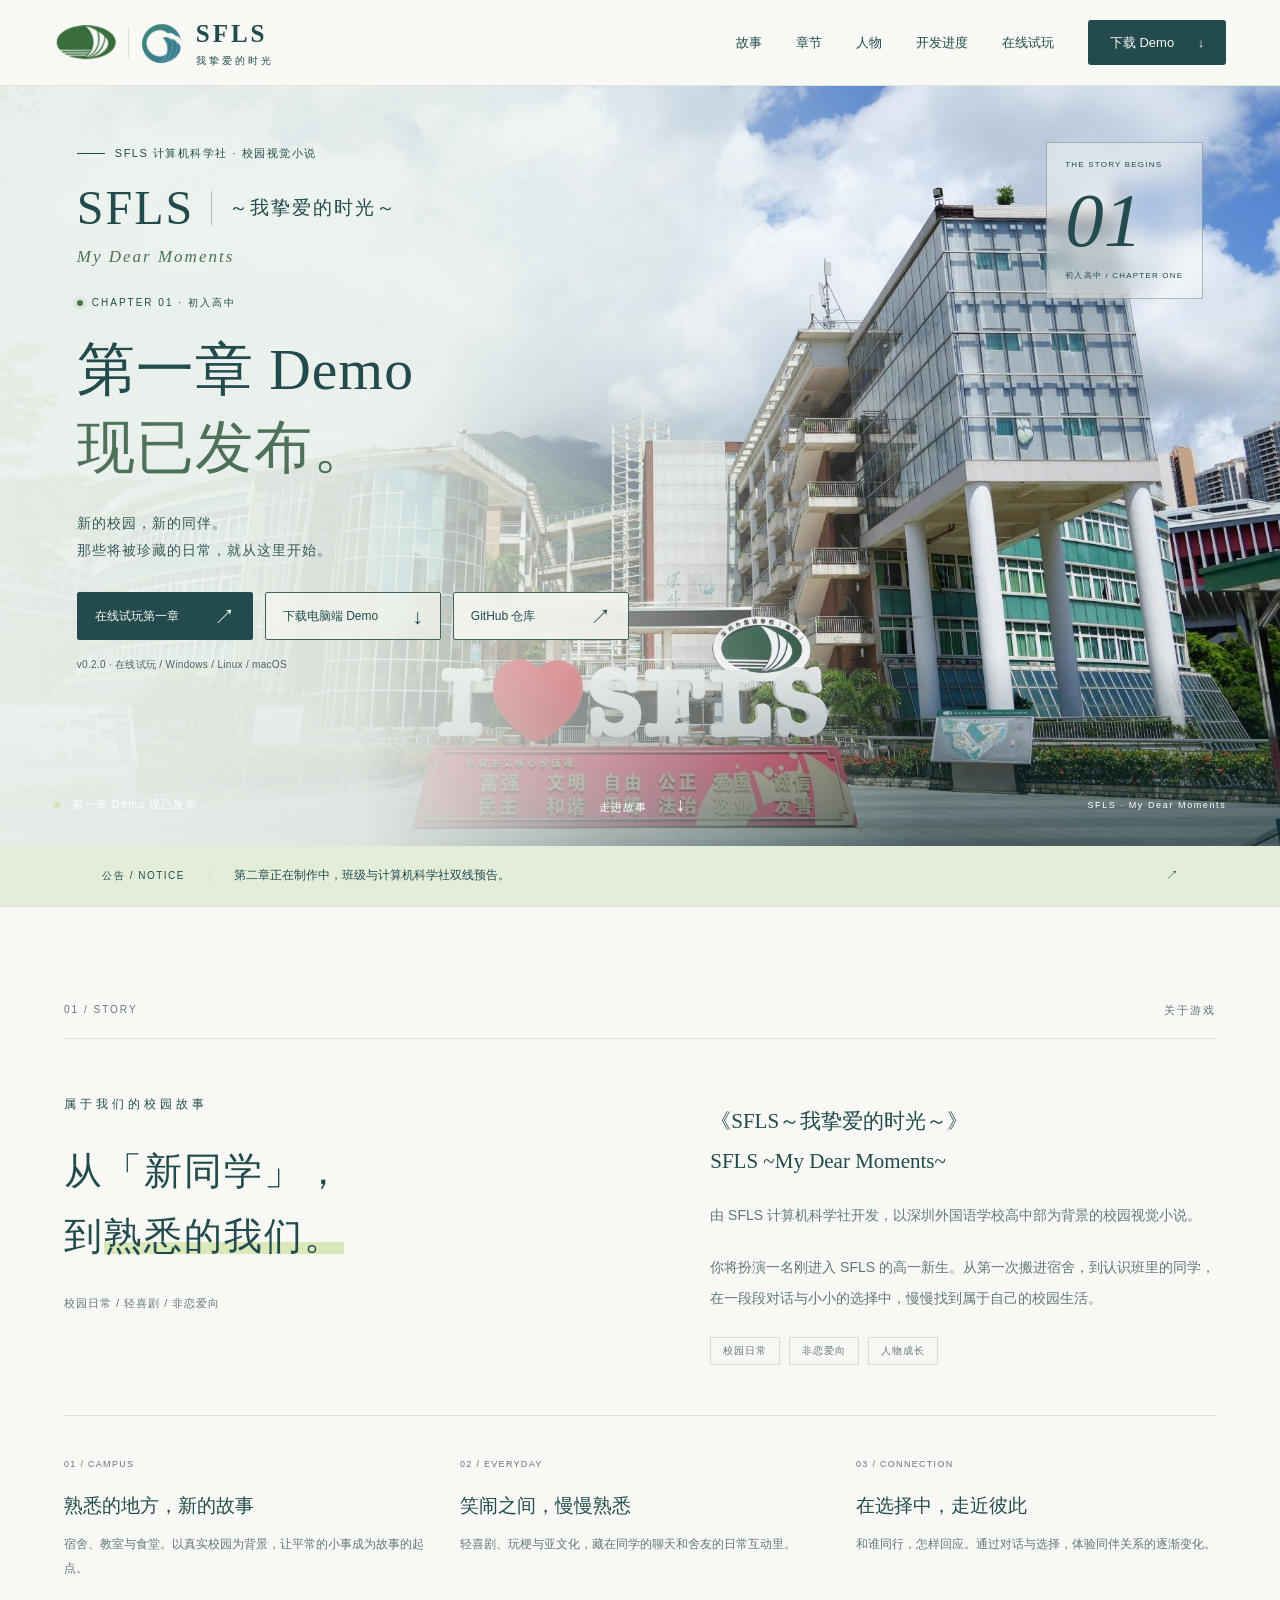
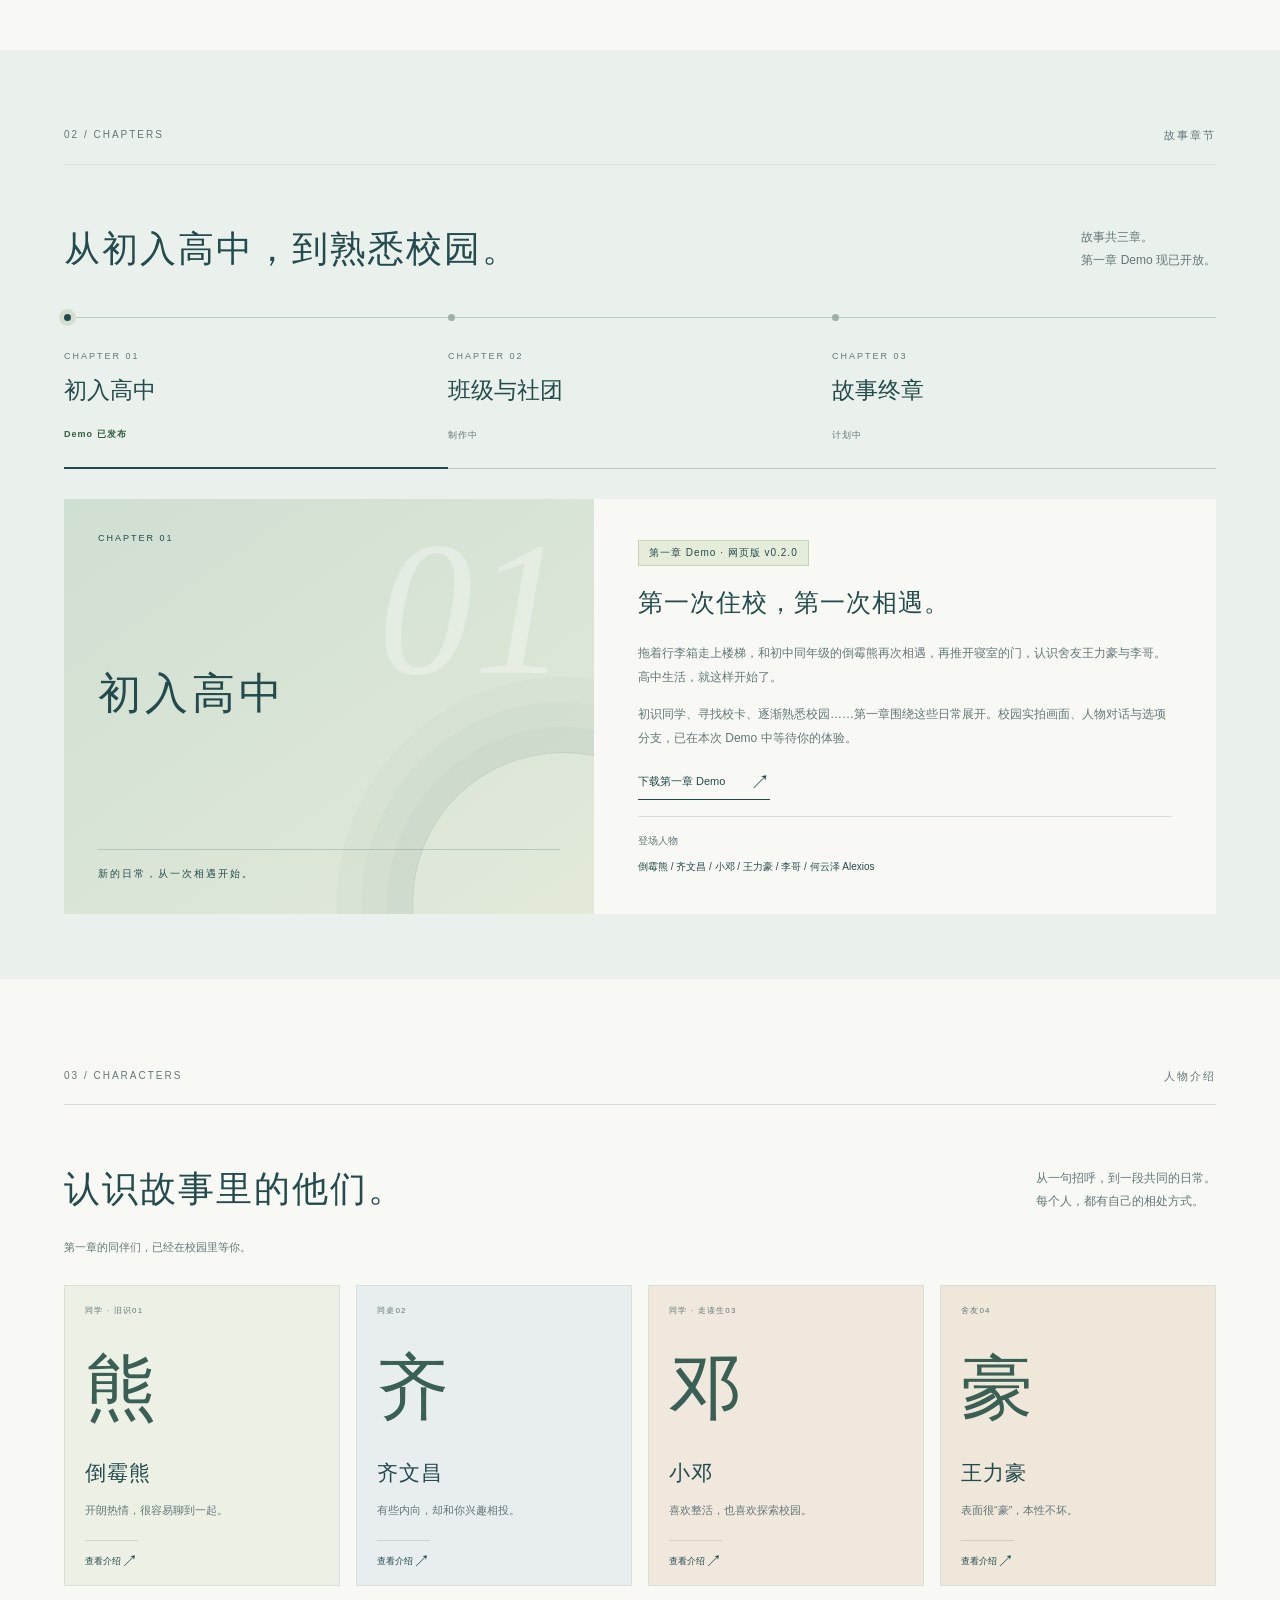
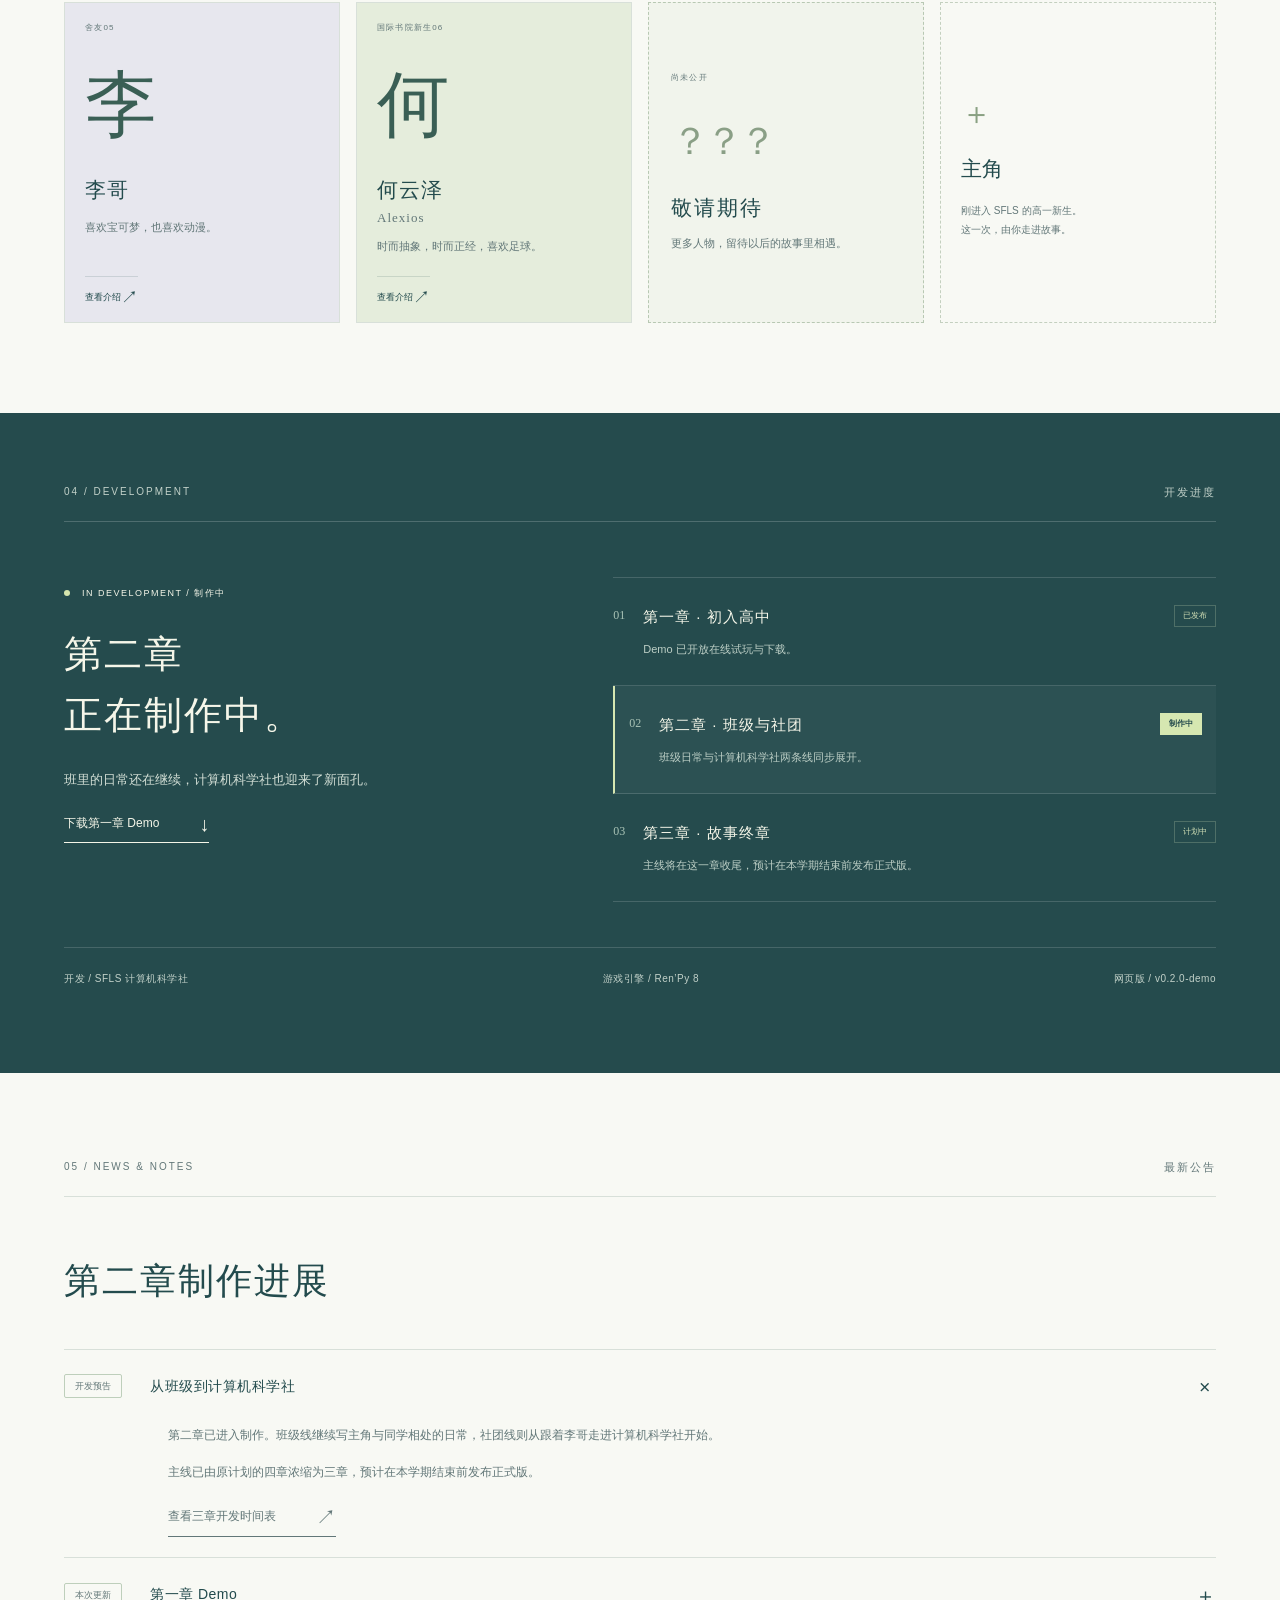
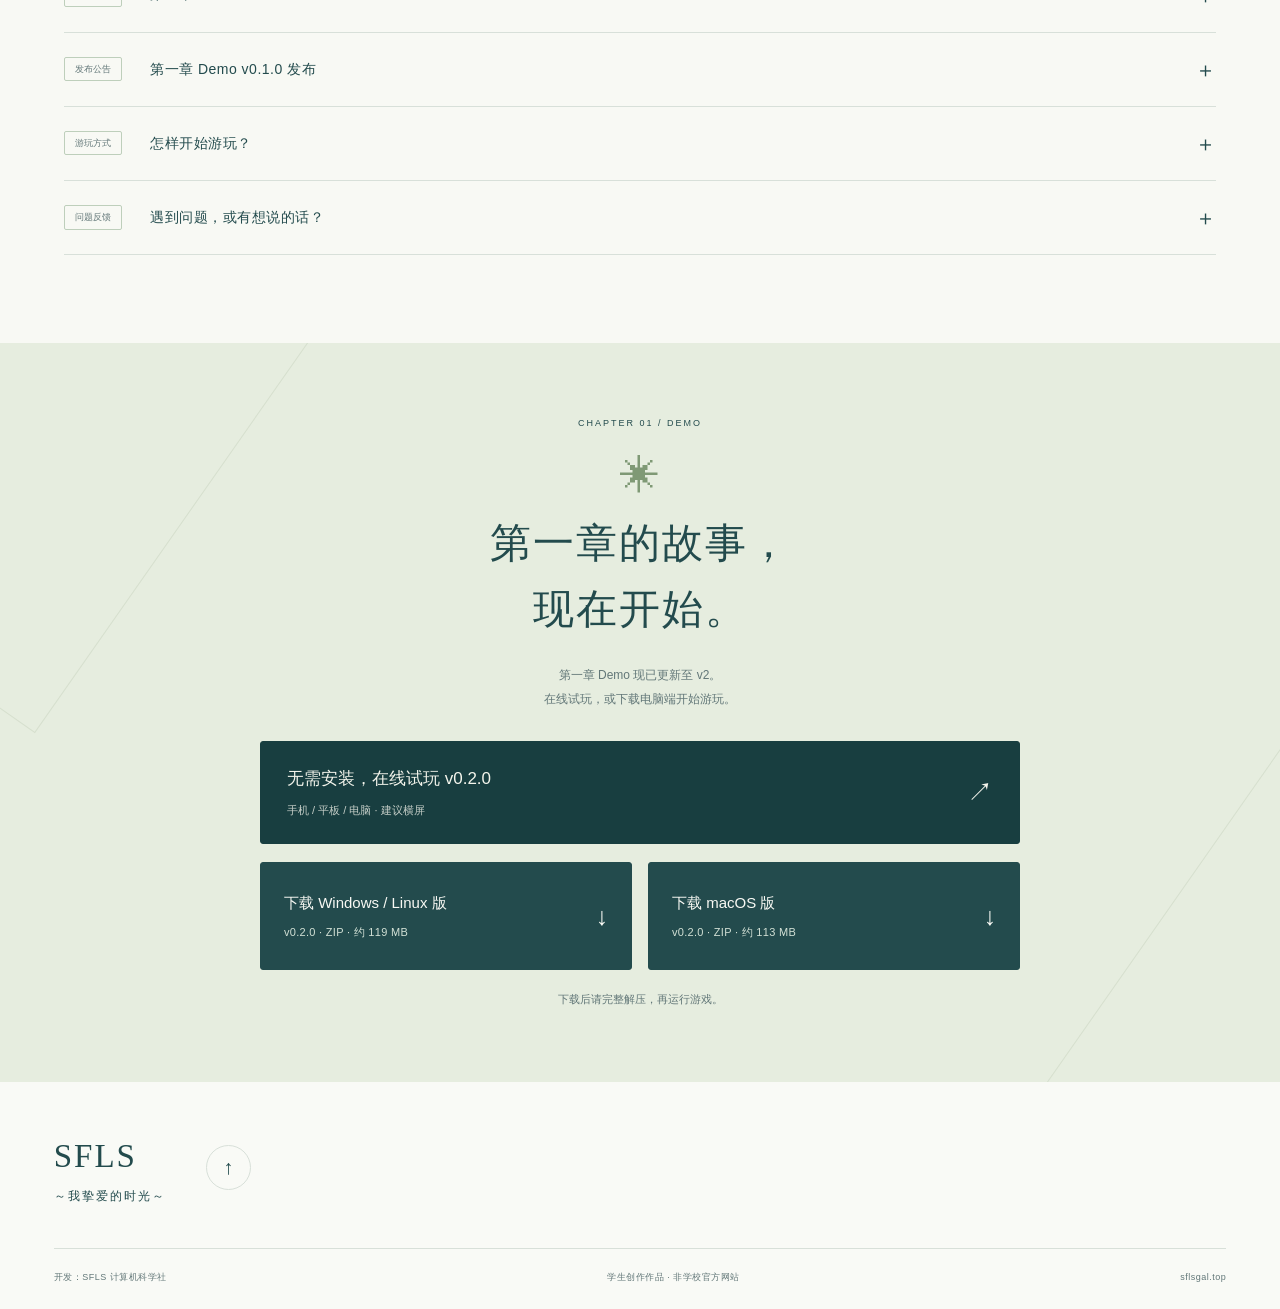
==== commit 2bb5b640: "增加第一章对话选项并更新官网开发进度" ====
--- a/website/index.html
+++ b/website/index.html
@@ -4,20 +4,20 @@
   <meta charset="utf-8">
   <meta name="viewport" content="width=device-width, initial-scale=1">
   <meta name="theme-color" content="#f6f7f1">
-  <title>SFLS ~Dear Moments~｜第一章 Demo 现已发布</title>
-  <meta name="description" content="《SFLS～我挚爱的时光～》（SFLS ~Dear Moments~）第一章 Demo v0.1.0 现已发布。认识故事中的同伴，下载 Windows、Linux 或 macOS 体验版，走进 SFLS 校园日常。">
+  <title>SFLS ~My Dear Moments~｜第一章 Demo 与第二章预告</title>
+  <meta name="description" content="《SFLS～我挚爱的时光～》第一章 Demo 现已开放试玩。第二章正在制作中，故事将在班级与计算机科学社两条线上展开。">
   <link rel="canonical" href="https://sflsgal.top/">
   <meta property="og:type" content="website">
   <meta property="og:locale" content="zh_CN">
-  <meta property="og:title" content="SFLS ~Dear Moments~｜第一章 Demo 现已发布">
-  <meta property="og:description" content="第一章 Demo v0.1.0 现已开放下载。一起走进 SFLS 的校园日常，认识倒霉熊、齐文昌、小邓、王力豪、李哥与何云泽 Alexios。">
+  <meta property="og:title" content="SFLS ~My Dear Moments~｜第一章 Demo 与第二章预告">
+  <meta property="og:description" content="第一章 Demo 现已开放试玩。第二章正在制作中，从教室到计算机科学社，故事将在两条线上展开。">
   <meta property="og:url" content="https://sflsgal.top/">
   <meta property="og:image" content="https://sflsgal.top/assets/game_menu.jpg">
   <meta property="og:image:width" content="1920">
   <meta property="og:image:height" content="1080">
   <link rel="icon" type="image/png" sizes="256x256" href="assets/favicon.png?v=club-1">
   <link rel="preload" as="image" href="assets/game_menu.jpg" fetchpriority="high">
-  <link rel="stylesheet" href="assets/style.css?v=header-logos-3">
+  <link rel="stylesheet" href="assets/style.css?v=chapter-2-preview">
   <script src="assets/app.js?v=demo-0.1.0-characters" defer></script>
 </head>
 <body>
@@ -39,24 +39,24 @@
     <div class="hero-copy">
       <p class="eyebrow"><span></span> SFLS 计算机科学社 · 校园视觉小说</p>
       <div class="hero-game-name"><span>SFLS</span><span>～我挚爱的时光～</span></div>
-      <p class="hero-english-name" lang="en">Dear Moments</p>
+      <p class="hero-english-name" lang="en">My Dear Moments</p>
       <p class="demo-label"><span aria-hidden="true"></span> CHAPTER 01 · 初入高中</p>
       <h1 id="hero-title">第一章 Demo<br><em>现已发布。</em></h1>
       <p class="hero-description">新的校园，新的同伴。<br>那些将被珍藏的日常，就从这里开始。</p>
       <div class="hero-actions"><a class="hero-button hero-download" href="play/">在线试玩第一章 <span aria-hidden="true">↗</span></a><a class="hero-button" href="#download">下载电脑端 Demo <span aria-hidden="true">↓</span></a><a class="hero-button hero-github" href="https://github.com/SamuelChung2010/SFLS-Galgame" target="_blank" rel="noopener noreferrer" aria-label="GitHub 仓库（在新标签页打开）">GitHub 仓库 <span aria-hidden="true">↗</span></a></div>
-      <p class="hero-release-note">v0.1.0 · 浏览器在线试玩 / Windows / Linux / macOS</p>
+      <p class="hero-release-note">v0.2.0 · 在线试玩 / Windows / Linux / macOS</p>
     </div>
     <div class="hero-chapter-stamp" aria-hidden="true"><span>THE STORY BEGINS</span><b>01</b><span>初入高中 / CHAPTER ONE</span></div>
-    <div class="hero-bottom"><span><i></i> 第一章 Demo 现已发布</span><a href="#story">走进故事 <span>↓</span></a><span class="photo-note" lang="en">SFLS · Dear Moments</span></div>
+    <div class="hero-bottom"><span><i></i> 第一章 Demo 现已发布</span><a href="#story">走进故事 <span>↓</span></a><span class="photo-note" lang="en">SFLS · My Dear Moments</span></div>
   </section>
 
-  <div class="notice-bar"><span class="notice-label">公告 / NOTICE</span><a href="#news">第一章 Demo v0.1.0 现已发布，立即开启校园故事。<span aria-hidden="true">↗</span></a><span class="notice-index">01 — 01</span></div>
+  <div class="notice-bar"><span class="notice-label">公告 / NOTICE</span><a href="#news">第二章正在制作中，班级与计算机科学社双线预告。<span aria-hidden="true">↗</span></a></div>
 
   <section class="story section-wrap" id="story" aria-labelledby="story-title">
     <div class="section-label reveal"><span>01 / STORY</span><span>关于游戏</span></div>
     <div class="story-grid">
       <div class="story-heading reveal"><p class="eyebrow">属于我们的校园故事</p><h2 id="story-title">从「新同学」，<br>到<em>熟悉的我们。</em></h2><p class="story-promise">校园日常 / 轻喜剧 / 非恋爱向</p></div>
-      <div class="story-body reveal"><p class="lead">《SFLS～我挚爱的时光～》<br><span lang="en">SFLS ~Dear Moments~</span></p><p>由 SFLS 计算机科学社开发，以深圳外国语学校高中部为背景的校园视觉小说。</p><p>你将扮演一名刚进入 SFLS 的高一新生。从第一次搬进宿舍，到认识班里的同学，在一段段对话与小小的选择中，慢慢找到属于自己的校园生活。</p><p>第一章「初入高中」，从相遇开始。往后的社团、考试与运动会，仍在故事规划中。</p><div class="story-tags"><span>校园日常</span><span>非恋爱向</span><span>人物成长</span></div></div>
+      <div class="story-body reveal"><p class="lead">《SFLS～我挚爱的时光～》<br><span lang="en">SFLS ~My Dear Moments~</span></p><p>由 SFLS 计算机科学社开发，以深圳外国语学校高中部为背景的校园视觉小说。</p><p>你将扮演一名刚进入 SFLS 的高一新生。从第一次搬进宿舍，到认识班里的同学，在一段段对话与小小的选择中，慢慢找到属于自己的校园生活。</p><div class="story-tags"><span>校园日常</span><span>非恋爱向</span><span>人物成长</span></div></div>
     </div>
     <div class="story-features">
       <article><span>01 / CAMPUS</span><h3>熟悉的地方，新的故事</h3><p>宿舍、教室与食堂。以真实校园为背景，让平常的小事成为故事的起点。</p></article>
@@ -66,19 +66,24 @@
   </section>
 
   <section class="chapters" id="chapters" aria-labelledby="chapters-title">
-    <div class="section-wrap"><div class="section-label reveal"><span>02 / CHAPTERS</span><span>故事章节</span></div><div class="section-heading reveal"><h2 id="chapters-title">故事的第一站，初入高中。</h2><p>先认识这个故事的开始。<br>第一章 Demo 现已发布。</p></div>
-    <div class="chapter-tabs reveal" role="tablist" aria-label="四章故事">
+    <div class="section-wrap"><div class="section-label reveal"><span>02 / CHAPTERS</span><span>故事章节</span></div><div class="section-heading reveal"><h2 id="chapters-title">从初入高中，到熟悉校园。</h2><p>故事共三章。<br>第一章 Demo 现已开放。</p></div>
+    <div class="chapter-tabs reveal" role="tablist" aria-label="三章故事">
       <button id="chapter-tab-0" class="chapter-tab active" role="tab" aria-selected="true" aria-controls="chapter-panel-0" tabindex="0"><span>CHAPTER 01</span><b>初入高中</b><small>Demo 已发布</small></button>
-      <button id="chapter-tab-1" class="chapter-tab" role="tab" aria-selected="false" aria-controls="chapter-panel-1" tabindex="-1"><span>CHAPTER 02</span><b>计算机科学社</b><small>后续章节 · 规划中</small></button>
-      <button id="chapter-tab-2" class="chapter-tab" role="tab" aria-selected="false" aria-controls="chapter-panel-2" tabindex="-1"><span>CHAPTER 03</span><b>期中考试</b><small>后续章节 · 规划中</small></button>
-      <button id="chapter-tab-3" class="chapter-tab" role="tab" aria-selected="false" aria-controls="chapter-panel-3" tabindex="-1"><span>CHAPTER 04</span><b>运动会</b><small>后续章节 · 规划中</small></button>
+      <button id="chapter-tab-1" class="chapter-tab" role="tab" aria-selected="false" aria-controls="chapter-panel-1" tabindex="-1"><span>CHAPTER 02</span><b>班级与社团</b><small>制作中</small></button>
+      <button id="chapter-tab-2" class="chapter-tab" role="tab" aria-selected="false" aria-controls="chapter-panel-2" tabindex="-1"><span>CHAPTER 03</span><b>故事终章</b><small>计划中</small></button>
     </div>
     <div class="chapter-panels reveal">
-      <article class="chapter-panel" id="chapter-panel-0" role="tabpanel" aria-labelledby="chapter-tab-0" tabindex="0"><div class="chapter-art art-first" aria-hidden="true"><span class="art-caption">CHAPTER 01</span><span class="art-number">01</span><span class="art-drawing">初入高中</span><span class="art-footer">新的日常，从一次相遇开始。</span></div><div class="chapter-copy"><span class="pill demo-pill">第一章 Demo · v0.1.0 已发布</span><h3>第一次住校，第一次相遇。</h3><p>拖着行李箱走上楼梯，和初中同年级的倒霉熊再次相遇，再推开寝室的门，认识舍友王力豪与李哥。高中生活，就这样开始了。</p><p>初识同学、寻找校卡、逐渐熟悉校园……第一章围绕这些日常展开。校园实拍画面、人物对话与选项分支，已在本次 Demo 中等待你的体验。</p><a class="text-link" href="#download">下载第一章 Demo <span>↗</span></a><div class="chapter-people">登场人物 <span>倒霉熊 / 齐文昌 / 小邓 / 王力豪 / 李哥 / 何云泽 Alexios</span></div></div></article>
-      <article class="chapter-panel" id="chapter-panel-1" role="tabpanel" aria-labelledby="chapter-tab-1" tabindex="0" hidden><div class="chapter-art art-code" aria-hidden="true"><span class="art-caption">CHAPTER 02</span><span class="art-number">02</span><span class="art-drawing">计算机科学社</span></div><div class="chapter-copy"><span class="pill">章节规划</span><h3>计算机科学社</h3><p>走进计算机科学社，和李哥一起认识社团里的新伙伴。后续剧情仍在规划中。</p><div class="chapter-people">人物线索 <span>李哥 / 更多人物待公布</span></div></div></article>
-      <article class="chapter-panel" id="chapter-panel-2" role="tabpanel" aria-labelledby="chapter-tab-2" tabindex="0" hidden><div class="chapter-art art-exam" aria-hidden="true"><span class="art-caption">CHAPTER 03</span><span class="art-number">03</span><span class="art-drawing">期中考试</span></div><div class="chapter-copy"><span class="pill">章节规划</span><h3>期中考试</h3><p>围绕期中考试展开，进一步发展人物关系。</p><div class="chapter-people">章节主题 <span>期中考试</span></div></div></article>
-      <article class="chapter-panel" id="chapter-panel-3" role="tabpanel" aria-labelledby="chapter-tab-3" tabindex="0" hidden><div class="chapter-art art-sport" aria-hidden="true"><span class="art-caption">CHAPTER 04</span><span class="art-number">04</span><span class="art-drawing">运动会</span></div><div class="chapter-copy"><span class="pill">章节规划</span><h3>运动会</h3><p>以运动会为主要事件，作为当前主线的收尾。</p><p>计划根据此前的玩家选择结算个人剧情。</p><div class="chapter-people">章节主题 <span>运动会</span></div></div></article>
-    </div><p class="section-note">第一章 Demo v0.1.0 已发布。第二至第四章为当前剧情规划，内容以最终游戏为准。</p>
+      <article class="chapter-panel" id="chapter-panel-0" role="tabpanel" aria-labelledby="chapter-tab-0" tabindex="0"><div class="chapter-art art-first" aria-hidden="true"><span class="art-caption">CHAPTER 01</span><span class="art-number">01</span><span class="art-drawing">初入高中</span><span class="art-footer">新的日常，从一次相遇开始。</span></div><div class="chapter-copy"><span class="pill demo-pill">第一章 Demo · 网页版 v0.2.0</span><h3>第一次住校，第一次相遇。</h3><p>拖着行李箱走上楼梯，和初中同年级的倒霉熊再次相遇，再推开寝室的门，认识舍友王力豪与李哥。高中生活，就这样开始了。</p><p>初识同学、寻找校卡、逐渐熟悉校园……第一章围绕这些日常展开。校园实拍画面、人物对话与选项分支，已在本次 Demo 中等待你的体验。</p><a class="text-link" href="#download">下载第一章 Demo <span>↗</span></a><div class="chapter-people">登场人物 <span>倒霉熊 / 齐文昌 / 小邓 / 王力豪 / 李哥 / 何云泽 Alexios</span></div></div></article>
+      <article class="chapter-panel" id="chapter-panel-1" role="tabpanel" aria-labelledby="chapter-tab-1" tabindex="0" hidden>
+        <div class="chapter-art art-code" aria-hidden="true"><span class="art-caption">CHAPTER 02</span><span class="art-number">02</span><span class="art-drawing">班级与社团</span></div>
+        <div class="chapter-copy"><span class="pill">制作中</span><h3>教室内外，两条故事线。</h3>
+          <p><strong>班级线</strong>　初来乍到的拘谨渐渐散去。和同桌接上一个梗之后，班里的同学又会露出怎样的一面？</p>
+          <p><strong>计算机科学社线</strong>　跟李哥走进计算机科学社，认识一群聊起共同爱好就停不下来的新伙伴。</p>
+          <a class="text-link" href="#development">查看开发时间表 <span aria-hidden="true">↗</span></a>
+        </div>
+      </article>
+      <article class="chapter-panel" id="chapter-panel-2" role="tabpanel" aria-labelledby="chapter-tab-2" tabindex="0" hidden><div class="chapter-art art-sport" aria-hidden="true"><span class="art-caption">CHAPTER 03</span><span class="art-number">03</span><span class="art-drawing">故事终章</span></div><div class="chapter-copy"><span class="pill">计划中</span><h3>那些日常，会通向怎样的结局？</h3><p>你一路做过的选择，将在终章影响你和同伴的故事。第三章完成后，三章内容将随正式版一起发布。</p></div></article>
+    </div>
     </div>
   </section>
 
@@ -101,38 +106,43 @@
   <section class="development" id="development" aria-labelledby="development-title"><div class="section-wrap">
     <div class="section-label reveal"><span>04 / DEVELOPMENT</span><span>开发进度</span></div>
     <div class="dev-grid">
-      <div class="dev-intro reveal"><span class="status-label"><i></i> DEMO RELEASED / 体验版已发布</span><h2 id="development-title">第一章 Demo<br>现已完成。</h2><p>故事的第一次见面，准备好了。<br>现在，就可以走进我们的校园日常。</p><p class="dev-disclaimer">当前版本为开发中的体验版，完整游戏仍在制作。</p><a class="text-link" href="#download">下载第一章 Demo <span>↓</span></a></div>
+      <div class="dev-intro reveal"><span class="status-label"><i></i> IN DEVELOPMENT / 制作中</span><h2 id="development-title">第二章<br>正在制作中。</h2><p>班里的日常还在继续，计算机科学社也迎来了新面孔。</p><a class="text-link" href="#download">下载第一章 Demo <span>↓</span></a></div>
       <div class="dev-list reveal">
-        <article class="dev-current"><span class="dev-number">01</span><div><h3>第一章 Demo 制作</h3><p>第一章现有剧情、选项分支与自定义界面已随 Demo 发布。</p></div><span class="dev-state">已完成</span></article>
-        <article><span class="dev-number">02</span><div><h3>体验版发布</h3><p>v0.1.0-demo · <time datetime="2026-10-25">2026 年 10 月 25 日</time>发布，GitHub 标记为 Pre-release。</p></div><span class="dev-state">已发布</span></article>
-        <article><span class="dev-number">03</span><div><h3>多平台下载</h3><p>Windows / Linux 与 macOS 游戏包已上传至 GitHub Releases。</p></div><span class="dev-state">已开放</span></article>
-        <article><span class="dev-number">04</span><div><h3>后续章节</h3><p>计算机科学社、期中考试与运动会为当前规划，后续继续完善。</p></div><span class="dev-state">规划中</span></article>
+        <article><span class="dev-number">01</span><div><h3>第一章 · 初入高中</h3><p>Demo 已开放在线试玩与下载。</p></div><span class="dev-state">已发布</span></article>
+        <article class="dev-current"><span class="dev-number">02</span><div><h3>第二章 · 班级与社团</h3><p>班级日常与计算机科学社两条线同步展开。</p></div><span class="dev-state">制作中</span></article>
+        <article><span class="dev-number">03</span><div><h3>第三章 · 故事终章</h3><p>主线将在这一章收尾，预计在本学期结束前发布正式版。</p></div><span class="dev-state">计划中</span></article>
       </div>
-    </div><div class="dev-colophon"><span>开发 / SFLS 计算机科学社</span><span>游戏引擎 / Ren’Py 8</span><span>当前版本 / v0.1.0-demo</span></div>
+    </div><div class="dev-colophon"><span>开发 / SFLS 计算机科学社</span><span>游戏引擎 / Ren’Py 8</span><span>网页版 / v0.2.0-demo</span></div>
   </div></section>
 
   <section class="news section-wrap" id="news" aria-labelledby="news-title">
     <div class="section-label reveal"><span>05 / NEWS & NOTES</span><span>最新公告</span></div>
-    <div class="section-heading reveal"><h2 id="news-title">第一章，现已与你见面。</h2></div>
+    <div class="section-heading reveal"><h2 id="news-title">第二章制作进展</h2></div>
     <div class="news-list reveal">
-      <details open><summary><span class="news-tag">发布公告</span><h3>第一章 Demo v0.1.0 现已发布</h3><span class="details-icon" aria-hidden="true">＋</span></summary><div class="news-body"><p><time datetime="2026-10-25">2026 年 10 月 25 日</time>，第一章「初入高中」Demo 发布。校园实拍场景、角色互动、背景音乐与选项分支，已在本次体验版中开放。</p><p>当前提供 Windows / Linux 与 macOS 游戏包。此版本为 Pre-release，剧情、画面和界面仍会继续调整。<a class="text-link" href="https://github.com/SamuelChung2010/SFLS-Galgame/releases/tag/v0.1.0-demo" target="_blank" rel="noopener noreferrer">查看 GitHub Release <span aria-hidden="true">↗</span></a></p></div></details>
-      <details><summary><span class="news-tag">游玩方式</span><h3>下载后，怎样开始游玩？</h3><span class="details-icon" aria-hidden="true">＋</span></summary><div class="news-body"><p>选择对应系统的游戏 ZIP，完整解压并保留所有文件。Windows 用户运行解压目录内的游戏 .exe；其他平台使用包内对应启动文件。游玩发行包无需另行安装 Ren’Py。</p><p>手机、iPhone、iPad 和电脑也可通过<a href="play/">在线试玩</a>进入浏览器体验版，建议横屏游玩。网页存档保存在当前浏览器与设备中，请通过游戏菜单导出重要存档。GitHub 自动生成的 Source code 是源码包，直接游玩请选择下方的游戏包。</p></div></details>
+      <details open><summary><span class="news-tag">开发预告</span><h3>从班级到计算机科学社</h3><span class="details-icon" aria-hidden="true">＋</span></summary><div class="news-body"><p>第二章已进入制作。班级线继续写主角与同学相处的日常，社团线则从跟着李哥走进计算机科学社开始。</p><p>主线已由原计划的四章浓缩为三章，预计在本学期结束前发布正式版。</p><a class="text-link" href="#development">查看三章开发时间表 <span aria-hidden="true">↗</span></a></div></details>
+      <details>
+        <summary><span class="news-tag">本次更新</span><h3>第一章 Demo</h3><span class="details-icon" aria-hidden="true">＋</span></summary>
+        <div class="news-body">
+          <p>增加了多处对话选项，提高了可玩性。</p>
+          <a class="text-link" href="#download">选择游玩方式 <span aria-hidden="true">↗</span></a>
+        </div>
+      </details>
+      <details><summary><span class="news-tag">发布公告</span><h3>第一章 Demo v0.1.0 发布</h3><span class="details-icon" aria-hidden="true">＋</span></summary><div class="news-body"><p><time datetime="2026-10-25">2026 年 10 月 25 日</time>，第一章「初入高中」Demo 发布。校园实拍场景、角色互动、背景音乐与选项分支在体验版中开放。</p><p>游戏仍在开发中，剧情、画面和界面会继续调整。</p></div></details>
+      <details><summary><span class="news-tag">游玩方式</span><h3>怎样开始游玩？</h3><span class="details-icon" aria-hidden="true">＋</span></summary><div class="news-body"><p>可以通过<a href="play/">在线试玩</a>体验第一章，或<a href="#download">下载电脑端</a>，解压后运行游戏。</p><p>手机、iPhone、iPad 和电脑均可使用浏览器，建议手机与平板横屏游玩。网页存档保存在当前浏览器与设备中，请通过游戏菜单导出重要存档。</p></div></details>
       <details><summary><span class="news-tag">问题反馈</span><h3>遇到问题，或有想说的话？</h3><span class="details-icon" aria-hidden="true">＋</span></summary><div class="news-body"><p>欢迎通过 <a href="https://github.com/SamuelChung2010/SFLS-Galgame/issues" target="_blank" rel="noopener noreferrer">GitHub Issues</a> 反馈问题与建议。请附上版本、操作系统、问题场景和复现步骤，方便我们改进。</p></div></details>
     </div>
   </section>
 
   <section class="download" id="download" aria-labelledby="download-title"><div class="section-wrap download-inner reveal">
-    <span class="eyebrow">CHAPTER 01 / DEMO v0.1.0</span><span class="download-flower" aria-hidden="true">✳</span>
+    <span class="eyebrow">CHAPTER 01 / DEMO</span><span class="download-flower" aria-hidden="true">✳</span>
     <h2 id="download-title">第一章的故事，<br>现在开始。</h2>
-    <p>第一章 Demo 已制作完成，现已开放下载。<br>在线试玩，或选好你的平台下载。我们在 SFLS 见。</p>
-    <a class="web-play-link" href="play/"><span>无需安装，在线试玩第一章</span><small>手机 / 平板 / 电脑 · 建议横屏</small><b aria-hidden="true">↗</b></a>
+    <p>第一章 Demo 现已更新至 v2。<br>在线试玩，或下载电脑端开始游玩。</p>
+    <a class="web-play-link" href="play/"><span>无需安装，在线试玩 v0.2.0</span><small>手机 / 平板 / 电脑 · 建议横屏</small><b aria-hidden="true">↗</b></a>
     <div class="download-options" aria-label="选择游戏平台">
-      <a class="platform-download" href="https://github.com/SamuelChung2010/SFLS-Galgame/releases/download/v0.1.0-demo/SFLS_Dear_Moments-demo-Win.Linux.zip" aria-describedby="download-status"><span>下载 Windows / Linux 版</span><span class="platform-download-meta">v0.1.0 · ZIP · 约 94.9 MiB</span><span class="platform-download-arrow" aria-hidden="true">↓</span></a>
-      <a class="platform-download" href="https://github.com/SamuelChung2010/SFLS-Galgame/releases/download/v0.1.0-demo/SFLS_Dear_Moments-demo-Mac.zip" aria-describedby="download-status"><span>下载 macOS 版</span><span class="platform-download-meta">v0.1.0 · ZIP · 约 89.3 MiB</span><span class="platform-download-arrow" aria-hidden="true">↓</span></a>
+      <a class="platform-download" href="https://downloads.sflsgal.top/SFLS_Dear_Moments-0.2.0-demo-pc.zip" aria-describedby="download-status"><span>下载 Windows / Linux 版</span><span class="platform-download-meta">v0.2.0 · ZIP · 约 119 MB</span><span class="platform-download-arrow" aria-hidden="true">↓</span></a>
+      <a class="platform-download" href="https://downloads.sflsgal.top/SFLS_Dear_Moments-0.2.0-demo-mac.zip" aria-describedby="download-status"><span>下载 macOS 版</span><span class="platform-download-meta">v0.2.0 · ZIP · 约 113 MB</span><span class="platform-download-arrow" aria-hidden="true">↓</span></a>
     </div>
-    <span class="download-note" id="download-status">开发中的体验版（Pre-release）· 文件由 GitHub Releases 提供</span>
-    <p class="download-instructions">完整解压后运行游戏，无需另行安装 Ren’Py。<br>下载即为游戏包；完整发布说明请查看 GitHub Release。</p>
-    <a class="text-link" href="https://github.com/SamuelChung2010/SFLS-Galgame/releases/tag/v0.1.0-demo" target="_blank" rel="noopener noreferrer">查看版本说明与全部文件 <span aria-hidden="true">↗</span></a>
+    <span class="download-note" id="download-status">下载后请完整解压，再运行游戏。</span>
   </div></section>
 </main>
 <footer class="site-footer"><div class="footer-top"><a class="footer-brand" href="#home">SFLS<span>～我挚爱的时光～</span></a><a class="back-top" href="#home" aria-label="返回顶部">↑</a></div><div class="footer-bottom"><span>开发：SFLS 计算机科学社</span><span>学生创作作品 · 非学校官方网站</span><span>sflsgal.top</span></div></footer>
--- a/website/assets/style.css
+++ b/website/assets/style.css
@@ -4,7 +4,7 @@
 .site-header{height:86px;padding:0 4.2%;display:flex;align-items:center;justify-content:space-between;background:#f8f9f4f5;position:sticky;top:0;z-index:30;border-bottom:1px solid #e1e6dd;backdrop-filter:blur(12px)}.brand{display:flex;gap:13px;align-items:center;line-height:1.2}.brand-mark{font-family:Georgia,serif;font-size:48px;font-style:italic;position:relative;line-height:1}.brand-spark{font-family:var(--sans);font-size:23px;position:absolute;right:-8px;top:-2px;color:#6f8b6a}.brand b{font-family:Georgia,serif;font-size:25px;letter-spacing:3px}.brand small{display:block;font-size:10px;letter-spacing:3px;margin-top:6px}.desktop-nav{display:flex;align-items:center;gap:34px;font-size:13px;font-weight:500}.desktop-nav>a:not(.nav-download){position:relative}.desktop-nav>a:not(.nav-download):after{content:"";position:absolute;bottom:-9px;left:0;width:100%;height:2px;background:var(--ink);transform:scaleX(0);transition:transform .25s}.desktop-nav>a:hover:after,.desktop-nav>a[aria-current="location"]:after{transform:scaleX(1)}.nav-download{padding:11px 22px;background:var(--ink);color:var(--paper);border-radius:3px}.nav-download span{margin-left:20px}.menu-toggle{display:none}.mobile-nav{display:none}
 .hero{height:min(820px,calc(100svh - 86px));min-height:620px;position:relative;isolation:isolate;overflow:hidden}.hero-photo{position:absolute;inset:0;height:100%;width:100%;object-fit:cover;object-position:center 63%;z-index:-3}.hero-wash{position:absolute;inset:0;z-index:-2;background:linear-gradient(90deg,#f1f6ed80,transparent 61%),linear-gradient(0deg,#0f292b70,transparent 22%)}.hero-copy{position:absolute;left:8%;top:8%}.eyebrow{font-size:11px;letter-spacing:2px;font-weight:500;margin:0 0 23px;display:block}.hero .eyebrow{display:flex;gap:10px;align-items:center;color:#24494e;font-size:10px;letter-spacing:2.2px}.hero .eyebrow>span{height:1px;width:28px;background:var(--ink)}h1,h2,h3,p{margin-top:0}h1{font-weight:400;margin-bottom:23px;line-height:1.1}.hero-sfls{font-family:Georgia,"Times New Roman",serif;display:block;font-size:clamp(90px,10.8vw,162px);letter-spacing:3px;font-weight:400;line-height:1}.title-flower{display:inline-block;font-family:var(--sans);font-size:40px;vertical-align:top;margin-top:13px;margin-left:11px;color:#4d7168}.hero-name{display:block;font-family:var(--serif);font-size:clamp(25px,3vw,42px);letter-spacing:6px;margin-top:10px}.hero-tagline{font-family:var(--serif);font-size:19px;letter-spacing:3px;margin-bottom:23px}.mobile-break{display:none}.hero-button{display:flex;align-items:center;justify-content:space-between;width:184px;border:1px solid #45615f;border-radius:2px;padding:11px 17px;background:#f9fbf391;backdrop-filter:blur(8px);font-size:12px;transition:background .25s,transform .25s}.hero-button:hover{background:var(--paper);transform:translateY(-3px)}.hero-button span{font-size:21px;line-height:1}.hero-side{position:absolute;right:4%;top:16%;writing-mode:vertical-rl;letter-spacing:8px;font-family:var(--serif);font-size:13px;color:#24494d}.hero-bottom{position:absolute;bottom:24px;left:4.2%;right:4.2%;display:flex;justify-content:space-between;align-items:center;color:white;font-size:10px;letter-spacing:1px}.hero-bottom i,.status-label i{width:6px;height:6px;background:#d5e5ae;display:inline-block;border-radius:50%;margin-right:8px}.hero-bottom>a span{margin-left:25px;font-size:19px}.photo-note{font-size:9px;letter-spacing:1.6px}.notice-bar{display:flex;align-items:center;gap:24px;padding:22px 8%;border-bottom:1px solid var(--line);font-size:12px;background:#fff}.notice-label{font-size:10px;letter-spacing:1.5px;white-space:nowrap;padding-right:24px;border-right:1px solid var(--line)}.notice-bar>a{flex:1;display:flex;align-items:center;justify-content:space-between}.notice-bar>a:hover{text-decoration:underline}.notice-index{font-family:Georgia,serif;font-size:11px;color:var(--muted);margin-left:20px}
 .section-wrap{max-width:1320px;padding:0 64px;margin:0 auto}.section-label{display:flex;justify-content:space-between;font-size:10px;letter-spacing:2px;border-bottom:1px solid var(--line);padding-bottom:18px;margin-bottom:55px;color:var(--muted)}.section-label>span:last-child{font-size:11px;letter-spacing:2px}.story{padding-top:94px;padding-bottom:70px}.story-grid{display:grid;grid-template-columns:1.05fr 1fr;gap:10%}.story-heading .eyebrow{font-size:12px;letter-spacing:4px;margin-bottom:23px}h2{font-family:var(--serif);font-size:clamp(28px,3.1vw,44px);font-weight:500;line-height:1.65;letter-spacing:2px}.story-heading h2{font-size:clamp(29px,3vw,43px);line-height:1.7}.story-heading em{font-style:normal;background:linear-gradient(transparent 65%,#dbe8b9 65%,#dbe8b9 92%,transparent 92%)}.story-route{display:flex;align-items:center;gap:20px;margin-top:30px;font-size:12px}.story-route>span{width:56px;height:56px;display:flex;align-items:center;justify-content:center;border:1px solid #afc0ab;border-radius:50%}.story-route>i{font-style:normal;color:#9cb298}.story-body{padding-top:8px;font-size:14px;line-height:2.2;color:var(--muted)}.story-body .lead{font-family:var(--serif);font-size:21px;line-height:1.9;color:var(--ink);margin-bottom:23px}.story-body p{margin-bottom:21px}.story-footnote{font-size:13px;color:var(--ink);border-left:2px solid #b6cba2;padding-left:16px}.story-tags{display:flex;flex-wrap:wrap;gap:9px;margin-top:23px}.story-tags span{border:1px solid #d7dfd1;padding:3px 12px;font-size:10px;letter-spacing:1px;line-height:2}.memory-line{display:flex;align-items:center;gap:28px;padding:42px 0 0;margin-top:60px;border-top:1px solid var(--line)}.memory-line>span:first-child{font-size:55px;line-height:1;color:#87a07c}.memory-line p{font-family:var(--serif);font-size:15px;letter-spacing:2px;line-height:1.9;margin:0}.memory-line b{font-weight:400}.memory-coord{margin-left:auto;color:var(--muted);font-size:9px;line-height:1.8;letter-spacing:1.5px}
-.chapters{padding:76px 0 65px;background:#eaf0eb}.section-heading{display:flex;justify-content:space-between;align-items:center;gap:36px;margin-bottom:38px}.section-heading h2{margin:0}.section-heading>p{font-size:12px;line-height:1.9;color:var(--muted);margin:0}.chapter-tabs{display:grid;grid-template-columns:repeat(4,1fr);margin:30px 0 0;gap:0}.chapter-tab{text-align:left;background:none;border:0;border-top:1px solid #bccbc1;border-bottom:1px solid #bccbc1;padding:22px 20px 22px 0;position:relative;transition:background .2s}.chapter-tab:before{content:"";width:7px;height:7px;position:absolute;left:0;top:-4px;border-radius:50%;background:#9eafa4}.chapter-tab.active:before{background:var(--ink);box-shadow:0 0 0 5px #d4dfd1}.chapter-tab.active{border-bottom:2px solid var(--ink)}.chapter-tab:hover{background:#e0e9de}.chapter-tab>span{font-size:9px;letter-spacing:2px;color:var(--muted)}.chapter-tab b{display:block;font-family:var(--serif);font-size:23px;font-weight:500;margin:3px 0 7px}.chapter-tab small{font-size:9px;letter-spacing:1px;color:var(--muted)}.chapter-panels{margin-top:30px}.chapter-panel{display:grid;grid-template-columns:.92fr 1.08fr;background:var(--paper);min-height:365px}.chapter-art{position:relative;isolation:isolate;display:flex;flex-direction:column;justify-content:space-between;padding:31px 34px;overflow:hidden;background:#cdded4}.chapter-art:after{content:"";position:absolute;z-index:-1;width:300px;height:300px;border:1px solid #43695f2b;border-radius:50%;right:-120px;bottom:-140px;box-shadow:0 0 0 25px #43695f08,0 0 0 50px #43695f08,0 0 0 75px #43695f08}.art-caption{font-size:9px;letter-spacing:2px}.art-number{position:absolute;right:26px;top:-32px;font-family:Georgia,serif;font-size:190px;line-height:1.5;font-style:italic;color:#fff5;z-index:-1}.art-drawing{font-family:var(--serif);font-size:43px;line-height:1.65;letter-spacing:4px;margin-top:30px}.art-footer{font-size:10px;letter-spacing:2px;border-top:1px solid #234b4d33;padding-top:15px;margin-top:35px}.art-code{background:#d5e3e8}.art-code .art-drawing{font-family:Georgia,serif}.art-exam{background:#e7e1c9}.art-sport{background:#e1cfc3}.chapter-copy{padding:38px 44px}.pill{font-size:10px;display:inline-block;border:1px solid var(--line);padding:3px 10px;letter-spacing:1px}.chapter-copy h3{font-family:var(--serif);font-size:25px;line-height:1.7;font-weight:500;letter-spacing:1px;margin:16px 0}.chapter-copy p{font-size:12px;color:var(--muted);line-height:2;margin-bottom:13px}.chapter-people{border-top:1px solid var(--line);padding-top:15px;margin-top:23px;font-size:10px;color:var(--muted)}.chapter-people span{margin-left:20px;font-size:10px;letter-spacing:1px;color:var(--ink)}.section-note{font-size:10px;color:var(--muted);margin:20px 0 0;line-height:1.9}
+.chapters{padding:76px 0 65px;background:#eaf0eb}.section-heading{display:flex;justify-content:space-between;align-items:center;gap:36px;margin-bottom:38px}.section-heading h2{margin:0}.section-heading>p{font-size:12px;line-height:1.9;color:var(--muted);margin:0}.chapter-tabs{display:grid;grid-template-columns:repeat(3,minmax(0,1fr));margin:30px 0 0;gap:0}.chapter-tab{text-align:left;background:none;border:0;border-top:1px solid #bccbc1;border-bottom:1px solid #bccbc1;padding:22px 20px 22px 0;position:relative;transition:background .2s}.chapter-tab:before{content:"";width:7px;height:7px;position:absolute;left:0;top:-4px;border-radius:50%;background:#9eafa4}.chapter-tab.active:before{background:var(--ink);box-shadow:0 0 0 5px #d4dfd1}.chapter-tab.active{border-bottom:2px solid var(--ink)}.chapter-tab:hover{background:#e0e9de}.chapter-tab>span{font-size:9px;letter-spacing:2px;color:var(--muted)}.chapter-tab b{display:block;font-family:var(--serif);font-size:23px;font-weight:500;margin:3px 0 7px}.chapter-tab small{font-size:9px;letter-spacing:1px;color:var(--muted)}.chapter-panels{margin-top:30px}.chapter-panel{display:grid;grid-template-columns:.92fr 1.08fr;background:var(--paper);min-height:365px}.chapter-art{position:relative;isolation:isolate;display:flex;flex-direction:column;justify-content:space-between;padding:31px 34px;overflow:hidden;background:#cdded4}.chapter-art:after{content:"";position:absolute;z-index:-1;width:300px;height:300px;border:1px solid #43695f2b;border-radius:50%;right:-120px;bottom:-140px;box-shadow:0 0 0 25px #43695f08,0 0 0 50px #43695f08,0 0 0 75px #43695f08}.art-caption{font-size:9px;letter-spacing:2px}.art-number{position:absolute;right:26px;top:-32px;font-family:Georgia,serif;font-size:190px;line-height:1.5;font-style:italic;color:#fff5;z-index:-1}.art-drawing{font-family:var(--serif);font-size:43px;line-height:1.65;letter-spacing:4px;margin-top:30px}.art-footer{font-size:10px;letter-spacing:2px;border-top:1px solid #234b4d33;padding-top:15px;margin-top:35px}.art-code{background:#d5e3e8}.art-code .art-drawing{font-family:Georgia,serif}.art-sport{background:#e1cfc3}.chapter-copy{padding:38px 44px}.pill{font-size:10px;display:inline-block;border:1px solid var(--line);padding:3px 10px;letter-spacing:1px}.chapter-copy h3{font-family:var(--serif);font-size:25px;line-height:1.7;font-weight:500;letter-spacing:1px;margin:16px 0}.chapter-copy p{font-size:12px;color:var(--muted);line-height:2;margin-bottom:13px}.chapter-people{border-top:1px solid var(--line);padding-top:15px;margin-top:23px;font-size:10px;color:var(--muted)}.chapter-people span{margin-left:20px;font-size:10px;letter-spacing:1px;color:var(--ink)}.section-note{font-size:10px;color:var(--muted);margin:20px 0 0;line-height:1.9}
 .characters{padding-top:88px;padding-bottom:90px}.character-note{font-size:11px;color:var(--muted);margin-top:-20px;margin-bottom:28px}.character-grid{display:grid;grid-template-columns:repeat(4,1fr);gap:16px}.character-card{border:1px solid var(--line);padding:18px 20px 14px;text-align:left;background:#edf0e5;display:flex;flex-direction:column;transition:transform .3s,box-shadow .3s;min-width:0}.character-card:nth-child(2){background:#e8edf0}.character-card:nth-child(3){background:#e3ece7}.character-card:nth-child(4){background:#f1e8dd}.character-card:nth-child(5){background:#eee7da}.character-card:nth-child(6){background:#e7e7ee}.character-card:nth-child(7){background:#e5eddc}.character-card:hover{transform:translateY(-5px);box-shadow:0 12px 28px #234b4d0d}.character-top{display:flex;justify-content:space-between;font-size:8px;letter-spacing:1.2px;color:var(--muted)}.character-letter{position:relative;display:block;font-family:Georgia,serif;font-size:99px;font-style:italic;line-height:1.4;padding:8px 0}.character-symbol{position:absolute;right:5px;bottom:30px;font-size:38px;line-height:1;font-family:var(--sans);color:#778c7666;font-style:normal}.character-card:nth-child(6) .character-symbol{font-size:25px}.character-summary b{display:block;font-family:var(--serif);font-size:16px;font-weight:500;margin-bottom:4px;white-space:normal}.character-summary>span{font-size:11px;color:var(--muted)}.character-open{font-size:9px;display:flex;justify-content:space-between;border-top:1px solid #234b4d26;padding-top:12px;margin-top:20px}.character-open>span{font-size:17px;line-height:1.1}.character-you{border:1px dashed #c4d0bf;padding:25px 20px;display:flex;flex-direction:column;justify-content:center}.character-you>span{font-size:31px;color:#8aa183}.character-you p{font-family:var(--serif);font-size:21px;margin:10px 0 14px;line-height:1.7}.character-you small{font-size:10px;color:var(--muted);line-height:1.9}
 .development{background:#254b4d;color:#f5f6e9;padding:70px 0 85px}.development .section-label{border-color:#ffffff30;color:#c2d1c9}.dev-grid{display:grid;grid-template-columns:.85fr 1.15fr;gap:9%}.status-label{font-size:9px;letter-spacing:1.5px}.dev-intro h2{margin:20px 0 22px;font-size:40px}.dev-intro>p{color:#d2ded5;font-size:13px;line-height:2}.dev-intro .dev-disclaimer{font-size:11px;color:#b8cbc2;margin:22px 0}.text-link{font-size:12px;border-bottom:1px solid currentColor;display:inline-flex;align-items:center;gap:40px;padding:7px 0}.text-link>span{font-size:20px;line-height:1}.text-link:hover{opacity:.75}.dev-list>article{display:flex;gap:18px;padding:25px 0;border-bottom:1px solid #ffffff26;align-items:flex-start}.dev-list>article:first-child{border-top:1px solid #ffffff26}.dev-number{font-family:Georgia,serif;font-size:12px;color:#a8c2b5;padding-top:2px}.dev-list h3{font-size:15px;font-weight:500;letter-spacing:1px;margin:0 0 8px}.dev-list p{font-size:11px;color:#bdcfc6;line-height:2;margin:0;max-width:290px}.dev-state{margin-left:auto;white-space:nowrap;border:1px solid #a5bca052;padding:3px 8px;font-size:8px;color:#d2e0b6;margin-top:2px}
 .news{padding-top:85px;padding-bottom:88px}.news-list{border-top:1px solid var(--line)}.news-list details{border-bottom:1px solid var(--line)}.news-list summary{cursor:pointer;display:flex;align-items:center;list-style:none;gap:28px;padding:24px 0}.news-list summary::-webkit-details-marker{display:none}.news-tag{font-size:9px;border:1px solid #becfbb;border-radius:2px;padding:3px 10px;white-space:nowrap;color:var(--muted)}.news-list summary h3{font-size:14px;font-weight:500;margin:0;letter-spacing:.5px}.details-icon{font-size:21px;margin-left:auto;line-height:1;transition:transform .2s}.news-list details[open] .details-icon{transform:rotate(45deg)}.news-body{padding:0 50px 20px 104px;max-width:950px;font-size:12px;line-height:2.1;color:var(--muted)}.news-body p:last-child{margin-bottom:0}
@@ -13,7 +13,7 @@
 @media(min-width:1600px){.hero-copy{left:calc((100% - 1350px)/2)}.hero-photo{object-position:center 68%}}
 @media(max-width:1100px){.desktop-nav{gap:22px}.section-wrap{padding-left:40px;padding-right:40px}.hero-copy{top:9%;left:7%}.hero{height:730px;min-height:600px}.hero-sfls{font-size:128px}.hero-name{font-size:34px}.chapter-copy{padding:30px}.chapter-art{padding:26px}.art-drawing{font-size:37px}.character-card{padding:16px}.character-summary b{font-size:14px}.dev-grid{gap:6%}.dev-state{font-size:8px;padding:3px 5px}.dev-list>article{gap:12px}.dev-list p{max-width:230px}}
 @media(max-width:800px){html{scroll-padding-top:82px}.site-header{height:72px;padding:0 24px}.brand-mark{font-size:39px}.brand b{font-size:22px}.brand small{font-size:9px;letter-spacing:2px}.desktop-nav{display:none}.menu-toggle{display:flex;flex-direction:column;justify-content:center;gap:7px;width:44px;height:44px;border:1px solid #c8d3c3;background:transparent;padding:10px}.menu-toggle>span{height:1px;width:100%;background:var(--ink);transition:transform .2s}.menu-toggle[aria-expanded="true"]>span:first-child{transform:translateY(4px) rotate(45deg)}.menu-toggle[aria-expanded="true"]>span:last-child{transform:translateY(-4px) rotate(-45deg)}.mobile-nav:not([hidden]){display:flex;flex-direction:column;position:absolute;left:0;right:0;top:72px;background:var(--paper);padding:20px 24px 28px;box-shadow:0 16px 20px #234b4d16;border-bottom:1px solid var(--line)}.mobile-nav a{padding:12px 0;border-bottom:1px solid var(--line);font-size:14px;letter-spacing:2px}.hero{height:710px;min-height:0}.hero-copy{top:7%;left:7%}.hero-photo{object-position:58% center}.hero-wash{background:linear-gradient(180deg,#e8f0ed70,transparent 65%),linear-gradient(0deg,#0f292b80,transparent 22%)}.hero-sfls{font-size:115px}.hero-name{font-size:30px;letter-spacing:5px}.hero .eyebrow{font-size:8px;letter-spacing:1.5px;margin-bottom:20px}.hero-tagline{font-size:16px;letter-spacing:2px}.hero-side{display:none}.hero-bottom{left:24px;right:24px;bottom:20px}.hero-bottom>a{font-size:9px}.photo-note{display:none}.notice-bar{padding:18px 24px;gap:14px}.notice-label{font-size:8px;padding-right:14px}.notice-bar>a{font-size:10px;gap:15px}.notice-index{display:none}.section-wrap{padding-left:28px;padding-right:28px}.section-label{margin-bottom:36px;font-size:9px;letter-spacing:1px}.section-label>span:last-child{font-size:10px;letter-spacing:1px}.story{padding-top:60px;padding-bottom:50px}.story-grid{gap:7%;grid-template-columns:1fr 1fr}.story-heading h2{font-size:29px;letter-spacing:0}.story-body .lead{font-size:17px}.story-body{font-size:12px}.story-footnote{font-size:11px}.story-route{gap:12px}.story-route>span{height:45px;width:45px;font-size:10px}.memory-line{margin-top:38px;padding-top:28px}.memory-coord{font-size:8px}.section-heading h2{font-size:29px}.section-heading>p{font-size:10px}.chapter-tab b{font-size:18px}.chapter-tab{padding:17px 8px 17px 0}.chapter-tab>span{font-size:8px;letter-spacing:1px}.chapter-tab small{font-size:8px;letter-spacing:0}.chapter-panel{min-height:370px;grid-template-columns:.8fr 1.2fr}.chapter-copy{padding:25px}.chapter-copy h3{font-size:20px}.chapter-copy p{font-size:11px}.chapter-art{padding:24px}.art-drawing{font-size:30px;letter-spacing:1px}.art-caption{font-size:7px;letter-spacing:1px}.art-number{font-size:140px;right:10px;top:-15px}.art-footer{font-size:8px;letter-spacing:1px}.chapter-people{font-size:9px}.chapter-people span{margin-left:10px;font-size:9px}.character-grid{grid-template-columns:repeat(2,1fr);gap:14px}.character-letter{font-size:96px;line-height:1.2}.character-summary b{font-size:16px}.character-you{min-height:250px}.characters{padding-top:60px;padding-bottom:60px}.development{padding:55px 0}.dev-grid{grid-template-columns:1fr;gap:35px}.dev-intro h2{font-size:32px}.dev-intro>p br{display:none}.dev-intro .dev-disclaimer{margin:15px 0}.dev-list p{max-width:none}.dev-list>article{gap:20px}.dev-state{padding:3px 8px}.news{padding-top:60px;padding-bottom:60px}.news-list summary{gap:18px}.news-list summary h3{font-size:12px}.news-body{padding-left:96px;padding-right:20px;font-size:11px}.download{padding:55px 0}.download h2{font-size:33px}.footer-top{gap:20px}.footer-brand{font-size:29px}.footer-top>p{font-size:11px}.footer-bottom{font-size:8px;gap:12px}.character-dialog{max-width:650px}.dialog-letter{font-size:125px}.dialog-content{padding:55px 25px 25px}}
-@media(max-width:560px){.hero{height:calc(100svh - 72px);min-height:675px;max-height:850px}.hero-photo{object-fit:cover;object-position:57% center}.hero-wash{background:linear-gradient(180deg,#e9f1eea6,transparent 58%),linear-gradient(0deg,#0f292b99,transparent 25%)}.hero-copy{top:7%;left:7%;right:5%}.hero-sfls{font-size:108px;letter-spacing:0}.hero-name{font-size:26px;letter-spacing:2px}.title-flower{font-size:29px;margin-left:5px;margin-top:12px}.hero-tagline{font-size:15px;margin-bottom:18px}.hero-button{width:163px;padding:9px 14px;font-size:11px}.hero-bottom{align-items:flex-end}.hero-bottom>span{font-size:8px;letter-spacing:0}.hero-bottom>a{font-size:8px;letter-spacing:0}.hero-bottom>a span{margin-left:10px}.notice-bar{padding:15px 20px;gap:10px}.notice-label{font-size:7px;padding-right:10px;letter-spacing:.5px}.notice-bar>a{font-size:9px;line-height:1.8;gap:8px}.section-wrap{padding-left:24px;padding-right:24px}.section-label{margin-bottom:30px}.section-label>span:last-child{font-size:9px}.story-grid{grid-template-columns:1fr;gap:34px}.story-heading h2{font-size:33px;line-height:1.65}.story-heading .eyebrow{font-size:11px;margin-bottom:18px}.story-route{margin-top:24px;gap:18px}.story-route>span{width:47px;height:47px}.story-body{font-size:13px;line-height:2.15}.story-body .lead{font-size:20px}.story-body p{margin-bottom:18px}.story-footnote{font-size:12px}.memory-line{gap:16px;margin-top:32px}.memory-line>span:first-child{font-size:41px}.memory-line p{font-size:12px;letter-spacing:1px}.memory-coord{display:none}.chapters{padding:50px 0 40px}.section-heading{display:block;margin-bottom:30px}.section-heading h2{font-size:29px;letter-spacing:1px}.section-heading>p{font-size:11px;margin-top:13px}.chapter-tabs{grid-template-columns:repeat(2,1fr);gap:22px 14px;margin-top:27px}.chapter-tab{padding:14px 0}.chapter-tab b{font-size:20px;margin:4px 0}.chapter-tab>span{font-size:8px}.chapter-tab small{font-size:8px;letter-spacing:1px}.chapter-panel{grid-template-columns:1fr}.chapter-art{min-height:235px;padding:22px 25px}.art-drawing{font-size:32px;line-height:1.5;margin:10px 0}.art-number{font-size:185px;top:-5px;right:22px}.art-caption{font-size:8px}.art-footer{margin-top:12px;padding-top:12px;font-size:9px}.chapter-copy{padding:26px 25px 28px}.chapter-copy h3{font-size:22px;margin:15px 0}.chapter-copy p{font-size:12px;line-height:2}.chapter-people{margin-top:18px}.section-note{font-size:9px}.character-note{font-size:10px;line-height:1.9;margin-top:-14px;margin-bottom:22px}.character-grid{gap:11px}.character-card{padding:13px 12px 12px}.character-top{font-size:7px;letter-spacing:.5px}.character-letter{font-size:84px;padding:10px 0;line-height:1.3}.character-symbol{font-size:27px;bottom:23px;right:0}.character-card:nth-child(6) .character-symbol{font-size:19px}.character-summary b{font-size:13px;line-height:1.8;margin-bottom:3px;letter-spacing:-.2px}.character-summary>span{font-size:10px}.character-open{font-size:8px;margin-top:16px;padding-top:11px}.character-you{padding:20px 16px;min-height:0}.character-you p{font-size:18px}.character-you small{font-size:9px}.dev-intro h2{font-size:34px}.dev-intro>p{font-size:12px}.dev-intro .dev-disclaimer{font-size:10px}.dev-list>article{gap:12px;padding:22px 0;flex-wrap:wrap}.dev-list>article>div{flex:1;min-width:160px}.dev-list h3{font-size:14px}.dev-list p{font-size:11px}.dev-state{font-size:8px;margin:0 0 0 25px}.news-list summary{gap:12px;padding:21px 0;align-items:flex-start}.news-tag{font-size:8px;padding:2px 6px}.news-list summary h3{font-size:12px;line-height:1.8;flex:1}.details-icon{font-size:18px;padding-top:4px}.news-body{padding:0 15px 20px 0;font-size:12px}.download .eyebrow{font-size:7px;letter-spacing:1.3px}.download h2{font-size:34px}.download p{font-size:11px}.download-disabled{width:265px;font-size:12px}.site-footer{padding:35px 24px 22px}.footer-top{flex-wrap:wrap;gap:25px;margin-bottom:28px}.footer-brand{font-size:29px}.footer-brand span{font-size:10px}.footer-top>p{font-size:10px;letter-spacing:1px;margin-left:auto}.back-top{display:none}.footer-bottom{flex-wrap:wrap;justify-content:flex-start;gap:6px 18px;font-size:8px}.footer-bottom>span:last-child{margin-left:auto}.character-dialog[open]{grid-template-columns:1fr}.dialog-letter{font-size:110px;min-height:160px;height:160px}.dialog-content{padding:25px}.dialog-content h2{font-size:28px}.dialog-subtitle{font-size:18px}.dialog-content>p:not(.eyebrow):not(.dialog-subtitle):not(.dialog-note){font-size:12px}.dialog-close{width:38px;height:38px}.dialog-content .dialog-note{margin-top:15px}}
+@media(max-width:560px){.hero{height:calc(100svh - 72px);min-height:675px;max-height:850px}.hero-photo{object-fit:cover;object-position:57% center}.hero-wash{background:linear-gradient(180deg,#e9f1eea6,transparent 58%),linear-gradient(0deg,#0f292b99,transparent 25%)}.hero-copy{top:7%;left:7%;right:5%}.hero-sfls{font-size:108px;letter-spacing:0}.hero-name{font-size:26px;letter-spacing:2px}.title-flower{font-size:29px;margin-left:5px;margin-top:12px}.hero-tagline{font-size:15px;margin-bottom:18px}.hero-button{width:163px;padding:9px 14px;font-size:11px}.hero-bottom{align-items:flex-end}.hero-bottom>span{font-size:8px;letter-spacing:0}.hero-bottom>a{font-size:8px;letter-spacing:0}.hero-bottom>a span{margin-left:10px}.notice-bar{padding:15px 20px;gap:10px}.notice-label{font-size:7px;padding-right:10px;letter-spacing:.5px}.notice-bar>a{font-size:9px;line-height:1.8;gap:8px}.section-wrap{padding-left:24px;padding-right:24px}.section-label{margin-bottom:30px}.section-label>span:last-child{font-size:9px}.story-grid{grid-template-columns:1fr;gap:34px}.story-heading h2{font-size:33px;line-height:1.65}.story-heading .eyebrow{font-size:11px;margin-bottom:18px}.story-route{margin-top:24px;gap:18px}.story-route>span{width:47px;height:47px}.story-body{font-size:13px;line-height:2.15}.story-body .lead{font-size:20px}.story-body p{margin-bottom:18px}.story-footnote{font-size:12px}.memory-line{gap:16px;margin-top:32px}.memory-line>span:first-child{font-size:41px}.memory-line p{font-size:12px;letter-spacing:1px}.memory-coord{display:none}.chapters{padding:50px 0 40px}.section-heading{display:block;margin-bottom:30px}.section-heading h2{font-size:29px;letter-spacing:1px}.section-heading>p{font-size:11px;margin-top:13px}.chapter-tabs{gap:10px;margin-top:27px}.chapter-tab{padding:14px 0}.chapter-tab b{font-size:clamp(15px,4.7vw,20px);margin:4px 0}.chapter-tab>span{font-size:8px}.chapter-tab small{font-size:8px;letter-spacing:1px}.chapter-panel{grid-template-columns:1fr}.chapter-art{min-height:235px;padding:22px 25px}.art-drawing{font-size:32px;line-height:1.5;margin:10px 0}.art-number{font-size:185px;top:-5px;right:22px}.art-caption{font-size:8px}.art-footer{margin-top:12px;padding-top:12px;font-size:9px}.chapter-copy{padding:26px 25px 28px}.chapter-copy h3{font-size:22px;margin:15px 0}.chapter-copy p{font-size:12px;line-height:2}.chapter-people{margin-top:18px}.section-note{font-size:9px}.character-note{font-size:10px;line-height:1.9;margin-top:-14px;margin-bottom:22px}.character-grid{gap:11px}.character-card{padding:13px 12px 12px}.character-top{font-size:7px;letter-spacing:.5px}.character-letter{font-size:84px;padding:10px 0;line-height:1.3}.character-symbol{font-size:27px;bottom:23px;right:0}.character-card:nth-child(6) .character-symbol{font-size:19px}.character-summary b{font-size:13px;line-height:1.8;margin-bottom:3px;letter-spacing:-.2px}.character-summary>span{font-size:10px}.character-open{font-size:8px;margin-top:16px;padding-top:11px}.character-you{padding:20px 16px;min-height:0}.character-you p{font-size:18px}.character-you small{font-size:9px}.dev-intro h2{font-size:34px}.dev-intro>p{font-size:12px}.dev-intro .dev-disclaimer{font-size:10px}.dev-list>article{gap:12px;padding:22px 0;flex-wrap:wrap}.dev-list>article>div{flex:1;min-width:160px}.dev-list h3{font-size:14px}.dev-list p{font-size:11px}.dev-state{font-size:8px;margin:0 0 0 25px}.news-list summary{gap:12px;padding:21px 0;align-items:flex-start}.news-tag{font-size:8px;padding:2px 6px}.news-list summary h3{font-size:12px;line-height:1.8;flex:1}.details-icon{font-size:18px;padding-top:4px}.news-body{padding:0 15px 20px 0;font-size:12px}.download .eyebrow{font-size:7px;letter-spacing:1.3px}.download h2{font-size:34px}.download p{font-size:11px}.download-disabled{width:265px;font-size:12px}.site-footer{padding:35px 24px 22px}.footer-top{flex-wrap:wrap;gap:25px;margin-bottom:28px}.footer-brand{font-size:29px}.footer-brand span{font-size:10px}.footer-top>p{font-size:10px;letter-spacing:1px;margin-left:auto}.back-top{display:none}.footer-bottom{flex-wrap:wrap;justify-content:flex-start;gap:6px 18px;font-size:8px}.footer-bottom>span:last-child{margin-left:auto}.character-dialog[open]{grid-template-columns:1fr}.dialog-letter{font-size:110px;min-height:160px;height:160px}.dialog-content{padding:25px}.dialog-content h2{font-size:28px}.dialog-subtitle{font-size:18px}.dialog-content>p:not(.eyebrow):not(.dialog-subtitle):not(.dialog-note){font-size:12px}.dialog-close{width:38px;height:38px}.dialog-content .dialog-note{margin-top:15px}}
 @media(max-width:360px){.hero-sfls{font-size:93px}.hero-name{font-size:23px}.hero-copy{left:6%}.hero .eyebrow{font-size:7px;letter-spacing:1px}.section-wrap{padding-left:20px;padding-right:20px}.character-summary b{font-size:12px}.character-top{font-size:6px}.hero-bottom{left:18px;right:18px}.hero-bottom>a{max-width:95px}.notice-label{display:none}.section-label>span:last-child{font-size:8px}}
 @media(prefers-reduced-motion:reduce){html{scroll-behavior:auto}*,*:before,*:after{animation:none!important;transition:none!important}.motion-ready .reveal{opacity:1;transform:none}}
 /* A shorter photo viewport keeps the full campus sign visible on narrow screens. */
@@ -143,3 +143,6 @@
 /* Keep a visible inset around every edge of the club mark at both sizes. */
 .club-emblem img{width:72px;left:-14px;top:-13px}
 @media(max-width:800px){.club-emblem img{width:54px;left:-10px;top:-9px}}
+.platform-unavailable{background:#d5dfce;color:#496147;border-color:#b8c9ae;cursor:default}
+.platform-unavailable .platform-download-meta{color:#627778}
+.platform-unavailable:hover{background:#d5dfce;transform:none}
